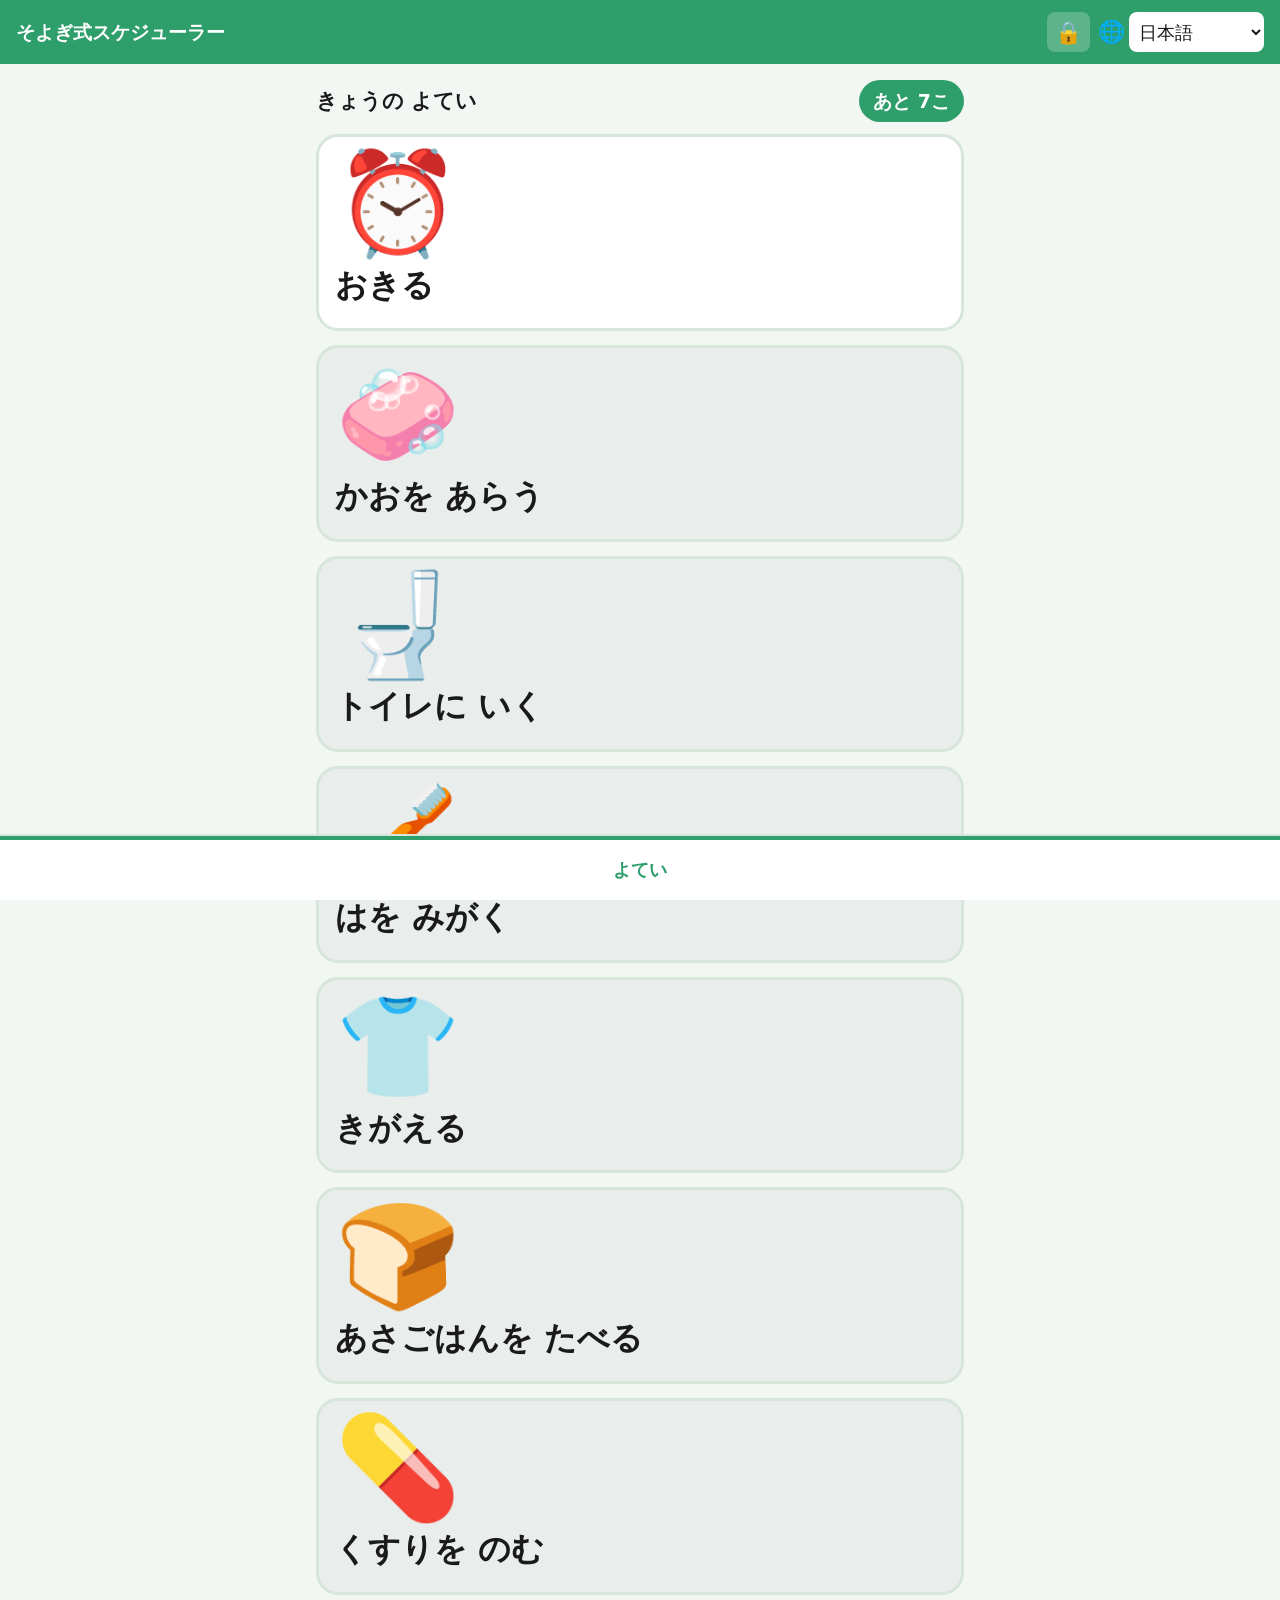
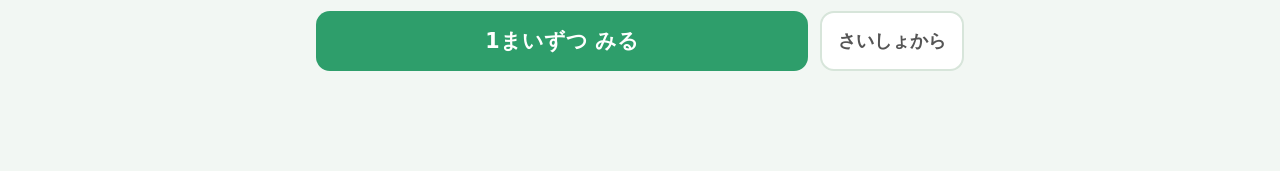
==== index.html @ bb0cbbb7 "web複製 初版: soyogi_scheduler_web (Vercel + Farcaster Mini App) - 本体 soyogi_scheduler から実行ファイルを複製(12言語i" ====
<!DOCTYPE html>
<html lang="ja">
<head>
<meta charset="UTF-8">
<meta name="viewport" content="width=device-width, initial-scale=1, viewport-fit=cover">
<meta name="theme-color" content="#2e9e6b">
<title>そよぎ式スケジューラー</title>
<meta name="description" content="みとおしが見える、絵カードのスケジュール。今やること・次にやること・あと何個を絵カードで。完全オフライン・匿名・広告なし・無料・12言語。">
<meta property="og:title" content="そよぎ式スケジューラー">
<meta property="og:description" content="みとおしが見える、絵カードのスケジュール。今やること・次・あと何個を絵カードで見てわかる見通し支援。無料・広告なし・オフラインOK・12言語。">
<meta property="og:type" content="website">
<meta property="og:url" content="https://soyogi-scheduler-web.vercel.app/">
<meta property="og:image" content="https://soyogi-scheduler-web.vercel.app/icons/fc-card-3x2.png">
<meta name="twitter:card" content="summary_large_image">
<!-- Farcaster Mini App 埋め込み（タイムラインで画像＋ボタン→タップで起動）🔴web側専用・Play側(www)に入れない -->
<meta name="fc:miniapp" content='{"version":"1","imageUrl":"https://soyogi-scheduler-web.vercel.app/icons/fc-card-3x2.png","button":{"title":"📅 ひらく / Open","action":{"type":"launch_miniapp","name":"そよぎ式スケジューラー","url":"https://soyogi-scheduler-web.vercel.app/","splashImageUrl":"https://soyogi-scheduler-web.vercel.app/icons/icon-512.png","splashBackgroundColor":"#2e9e6b"}}}' />
<meta name="fc:frame" content='{"version":"1","imageUrl":"https://soyogi-scheduler-web.vercel.app/icons/fc-card-3x2.png","button":{"title":"📅 ひらく / Open","action":{"type":"launch_frame","name":"そよぎ式スケジューラー","url":"https://soyogi-scheduler-web.vercel.app/","splashImageUrl":"https://soyogi-scheduler-web.vercel.app/icons/icon-512.png","splashBackgroundColor":"#2e9e6b"}}}' />
<link rel="manifest" href="manifest.json">
<link rel="icon" href="icons/icon-192.png">
<link rel="apple-touch-icon" href="icons/icon-192.png">
<link rel="stylesheet" href="style.css">
</head>
<body class="fs0">
<header id="hd">
  <div id="hd-title">そよぎ式スケジューラー</div>
  <div id="hd-right">
    <button id="hd-lock" class="hd-lock" aria-label="creation mode lock">🔒</button>
    <div id="lang-wrap">
      <span class="lang-globe" aria-hidden="true">🌐</span>
      <select id="set-lang" aria-label="Language 言語">
        <option value="ja">日本語</option>
        <option value="en">English</option>
        <option value="de">Deutsch</option>
        <option value="fr">Français</option>
        <option value="es">Español</option>
        <option value="it">Italiano</option>
        <option value="pt">Português</option>
        <option value="nl">Nederlands</option>
        <option value="sv">Svenska</option>
        <option value="ko">한국어</option>
        <option value="zh">简体中文</option>
        <option value="ar">العربية</option>
      </select>
    </div>
  </div>
</header>

<main id="main">

  <!-- よてい(ホーム・実行ビュー) -->
  <section id="scr-today" class="screen">
    <div class="today-head">
      <h2 id="today-title" class="scr-title">きょうの よてい</h2>
      <span id="today-remain" class="remain-badge"></span>
    </div>
    <div id="today-list"></div>
    <div class="today-actions">
      <button id="btn-focus" class="wide-btn">1まいずつ みる</button>
      <button id="btn-reset" class="ghost-btn">さいしょから</button>
    </div>
  </section>

  <!-- つくる(支援者が予定を組む) -->
  <section id="scr-make" class="screen hidden">
    <p id="make-hint" class="edit-hint">カードを おすと、よていに ついかされます。</p>

    <h2 id="make-palette-head" class="sec-h">カードを えらぶ</h2>
    <div id="cats" class="cats"></div>
    <div id="palette" class="palette"></div>

    <div class="make-custom">
      <h2 id="make-custom-head" class="sec-h">じぶんで つくる</h2>
      <p id="custom-hint" class="hint">えを えらぶか、カメラ・しゃしんから カードを つくれます。ことばも いれてください。</p>
      <input id="custom-text" type="text" maxlength="20" placeholder="ことばを いれる">
      <div class="custom-row">
        <select id="custom-emoji" aria-label="emoji">
          <option value="⭐">⭐</option>
          <option value="📌">📌</option>
          <option value="📝">📝</option>
          <option value="🍎">🍎</option>
          <option value="🚗">🚗</option>
          <option value="🏠">🏠</option>
          <option value="🎵">🎵</option>
          <option value="💊">💊</option>
          <option value="🛒">🛒</option>
          <option value="🧹">🧹</option>
          <option value="🚌">🚌</option>
          <option value="🐕">🐕</option>
          <option value="🌸">🌸</option>
          <option value="☕">☕</option>
          <option value="🏥">🏥</option>
          <option value="🎁">🎁</option>
        </select>
        <button id="btn-custom-add" class="set-btn">えカードを ついか</button>
        <button id="btn-photo" class="set-btn photo-btn">📷 カメラ・しゃしん</button>
      </div>
      <input id="photo-file" type="file" accept="image/*" class="hidden">
    </div>

    <div class="make-plan-head-row">
      <h2 id="make-plan-head" class="sec-h">いまの よてい</h2>
      <div class="make-plan-tools">
        <select id="tpl-select" aria-label="template"></select>
        <button id="btn-clear" class="ghost-btn">ぜんぶ けす</button>
      </div>
    </div>
    <div id="plan-list"></div>

    <button id="btn-lock-make" class="wide-btn make-lock">🔒 本人使用モードに もどす</button>
  </section>

  <!-- せってい -->
  <section id="scr-set" class="screen hidden">
    <div class="lock-row">
      <span id="lock-note" class="hint">この がめんは、かいごの ひと・かぞくが せっていします。</span>
      <div class="set-row"><span id="lbl-tapn">作成モードに はいる タップ</span><button id="btn-tapn" class="set-btn"></button></div>
      <button id="btn-lock" class="ghost-btn lock-btn">🔒 本人使用モードに もどす</button>
    </div>
    <h2 id="set-h-normal" class="sec-h">ふだんの せってい</h2>
    <div class="set-row"><span id="lbl-fs">もじの大きさ</span><button id="btn-fs" class="set-btn"></button></div>
    <div class="set-row"><span id="lbl-cardsize">カードの大きさ</span><button id="btn-cardsize" class="set-btn"></button></div>
    <div class="set-row"><span id="lbl-showtext">カードの文字</span><button id="btn-showtext" class="set-btn"></button></div>
    <div class="set-row"><span id="lbl-showcount">あと なんこ の ひょうじ</span><button id="btn-showcount" class="set-btn"></button></div>
    <div class="set-row"><span id="lbl-fade">カードが消える</span><button id="btn-fade" class="set-btn"></button></div>
    <div class="set-row"><span id="lbl-slide">つぎが上がる</span><button id="btn-slide" class="set-btn"></button></div>
    <div class="set-row"><span id="lbl-theme">いろ</span><button id="btn-theme" class="set-btn"></button></div>
    <div class="set-row"><span id="lbl-bgm">BGM</span><button id="btn-bgm" class="set-btn"></button></div>
    <div class="set-row"><span id="lbl-sound">タップ音</span><button id="btn-sound" class="set-btn"></button></div>

    <h2 id="set-h-show" class="sec-h">タイマーの せってい</h2>
    <div class="set-row"><span id="lbl-timer">タイマーの みせかた</span><button id="btn-timer" class="set-btn"></button></div>
    <div class="set-row"><span id="lbl-vol">おとの おおきさ</span><button id="btn-vol" class="set-btn"></button></div>

    <h2 id="set-h-backup" class="sec-h">きしゅへんこう(バックアップ)</h2>
    <p id="bk-hint" class="hint">あたらしい スマホに うつるときは、「かきだす」で ファイルを ほぞんして、あたらしい スマホで「よみこむ」を おしてください。</p>
    <div class="bk-row">
      <button id="bk-export" class="set-btn">かきだす</button>
      <button id="bk-import" class="set-btn">よみこむ</button>
    </div>
    <input id="bk-file" type="file" accept="application/json,.json" class="hidden">

    <p class="credit"><a id="link-privacy" href="privacy.html">プライバシーポリシー</a></p>
    <p class="credit"><a id="about-credit" href="https://soyogi.hp.peraichi.com/top" target="_blank" rel="noopener">アプリ開発：介護と支援の相談どころ そよぎ</a></p>
    <p id="about-ver" class="credit"></p>
  </section>

</main>

<!-- しゅうちゅう(1まいずつ・全画面) -->
<section id="scr-focus" class="focus-overlay hidden">
  <div id="focus-inner">
    <button id="focus-close" class="ctrl-btn">とじる</button>
    <div id="focus-body">
      <div id="focus-card" class="focus-card">
        <div id="focus-emoji" class="focus-emoji"></div>
        <div id="focus-text" class="focus-text"></div>
      </div>
      <div id="focus-timer-wrap" class="focus-timer-wrap">
        <canvas id="focus-canvas" width="320" height="320"></canvas>
        <div id="focus-digital" class="focus-digital"></div>
      </div>
      <div id="focus-next" class="focus-next">
        <span id="focus-next-label" class="focus-next-label">つぎ</span>
        <span id="focus-next-card" class="focus-next-card"></span>
      </div>
    </div>
    <div id="focus-alldone" class="focus-alldone hidden"></div>
    <button id="btn-focus-done" class="focus-done">できた</button>
  </div>
</section>

<!-- しゃしんの トリミング(全画面) -->
<section id="scr-crop" class="crop-overlay hidden">
  <div class="crop-inner">
    <h2 id="crop-title" class="crop-title">しゃしんを あわせる</h2>
    <p id="crop-hint" class="hint">ゆびで うごかして、スライダーで 大きさを あわせてください。</p>
    <div class="crop-stage">
      <canvas id="crop-canvas" width="300" height="300"></canvas>
    </div>
    <div class="crop-zoom">
      <span aria-hidden="true">🔍</span>
      <input id="crop-range" type="range" min="100" max="300" value="100" aria-label="zoom">
    </div>
    <div class="crop-actions">
      <button id="crop-cancel" class="ghost-btn">やめる</button>
      <button id="crop-ok" class="wide-btn">これで つくる</button>
    </div>
  </div>
</section>

<nav id="tabbar">
  <button id="tab-today" class="tab active">よてい</button>
  <button id="tab-make" class="tab">つくる</button>
  <button id="tab-set" class="tab">せってい</button>
</nav>

<div id="toast" class="toast"></div>

<script src="audio.js"></script>
<script src="tap.js"></script>
<script src="timer.js"></script>
<script src="i18n.js"></script>
<script src="cards.js"></script>
<script src="app.js"></script>
<!-- Farcaster Mini App SDK・読み込み完了を通知しスプラッシュを閉じる（Farcaster外では無害にスキップ）🔴web側専用 -->
<script type="module">
  try {
    const { sdk } = await import("https://esm.sh/@farcaster/miniapp-sdk");
    await sdk.actions.ready();
  } catch (e) { /* Farcaster外では何もしない */ }
</script>
</body>
</html>
---- style.css ----
/* そよぎ式スケジューラー スタイル
   ・そよぎブランド4色(明るい緑/水色/白/黒) = 4テーマ(body data-theme)
   ・成人の尊厳を保つ落ち着いたトーン(派手な原色・キャラ演出はしない)
   ・「いま」1件だけを大きく強調・つぎは淡色・おわったことはグレーで下に積む(TEACCH)
   ・でか文字・大ボタン・.pressing の沈み込み(tap.js連動) */
:root{
  --brand:#2e9e6b;
  --bg:#f2f7f3;
  --ink:#1a1a1a;
  --card:#ffffff;
  --card-now:#ffffff;    /* 一番上のカード(いま)=白 */
  --card-next:#e9edeb;   /* これからの予定=薄いグレー */
  --accent:#d9822b;
  --line:#d7e5da;
  --sub:#555;
  --cardmin:96px;
}
body[data-theme="aqua"]{
  --brand:#2b8fb5; --bg:#eff7fa; --line:#cfe5ee;
  --card-now:#ffffff; --card-next:#e2ecf0;
}
body[data-theme="white"]{
  --brand:#3d8a63; --bg:#ffffff; --card:#f7f9f8; --line:#e2e6e4;
  --card-now:#ffffff; --card-next:#e9ecea;
}
body[data-theme="dark"]{
  --brand:#43c08a; --bg:#191d1b; --card:#242a27; --ink:#f2f2f2;
  --line:#3a423e; --sub:#b5bdb8;
  --card-now:#2d332f; --card-next:#1e2220;
}

*{ box-sizing:border-box; -webkit-tap-highlight-color:transparent; }
html,body{ margin:0; }
body{
  font-family:"Hiragino Sans","Yu Gothic UI","Noto Sans JP",system-ui,sans-serif;
  background:var(--bg); color:var(--ink);
  padding-bottom:84px;
  line-height:1.6;
}
/* 文字サイズ3段階(せっていで切替・body class) */
body.fs0{ font-size:18px; }
body.fs1{ font-size:21px; }
body.fs2{ font-size:25px; }

header#hd{
  background:var(--brand); color:#fff;
  padding:12px 16px; font-weight:700; font-size:1.05em;
  display:flex; align-items:center; justify-content:space-between; gap:10px;
}
#hd-title{ overflow:hidden; text-overflow:ellipsis; white-space:nowrap; }
#hd-right{ display:flex; align-items:center; gap:8px; flex-shrink:0; }
.hd-lock{
  min-height:40px; min-width:40px; padding:0 8px;
  border:none; border-radius:8px; background:rgba(255,255,255,.22); color:#fff;
  font-size:1.15em; font-family:inherit;
}
#lang-wrap{ display:flex; align-items:center; gap:4px; flex-shrink:0; }
.lang-globe{ font-size:1.15em; }
/* せっていの施錠行(介護者モード) */
.lock-row{
  display:flex; flex-direction:column; gap:10px;
  padding-bottom:16px; margin-bottom:6px; border-bottom:1px solid var(--line);
}
.lock-btn{ align-self:flex-start; min-height:52px; }
.make-lock{ width:100%; margin-top:26px; }
#hd #set-lang{
  min-height:40px; font-size:.95em; font-family:inherit;
  border:none; border-radius:8px; padding:2px 6px;
  background:#fff; color:var(--ink);
}
#main{ padding:16px; max-width:680px; margin:0 auto; }

.screen.hidden, .hidden{ display:none; }
.scr-title{ font-size:1.15em; margin:0; }
.sec-h{ font-size:1.05em; margin:24px 0 8px; }
.hint{ color:var(--sub); font-size:.92em; }

/* ======== よてい ======== */
.today-head{
  display:flex; align-items:center; justify-content:space-between; gap:10px;
  margin-bottom:12px;
}
.remain-badge{
  background:var(--brand); color:#fff; font-weight:800;
  padding:6px 14px; border-radius:999px; font-size:1.05em; white-space:nowrap;
}
.remain-badge.hidden{ display:none; }

/* gapではなくmargin-bottomで間隔を作る(完了時に高さ+余白をつぶして下が上がるアニメを効かせるため) */
#today-list{ display:flex; flex-direction:column; }

/* 大きな絵カードを縦に全部ならべる(スクロール)。中身(絵+文字)は左そろえ、右にタイマー。
   一番上=白背景(sc-now)、これから=薄いグレー。カード本体タップ=完了→消える */
.sched-card{
  display:flex; flex-direction:row; align-items:center; gap:14px;
  background:var(--card-next); border:3px solid var(--line); border-radius:22px;
  padding:16px; margin-bottom:14px;
  animation:cardIn .2s ease;
}
.sched-card:last-child{ margin-bottom:0; }
.sched-card.sc-now{ background:var(--card-now); }
.sc-main{
  flex:1; min-width:0;
  display:flex; flex-direction:column; align-items:flex-start; gap:6px; text-align:left;
}
.sc-emoji{ line-height:1; }
.sc-text{ font-weight:800; overflow-wrap:anywhere; }
@keyframes cardIn{ from{ opacity:0; } to{ opacity:1; } }

/* カードの大きさ3段階(中/大/特大) */
body.cs0 .sc-emoji{ font-size:4.2em; }
body.cs0 .sc-emoji.isimg{ width:110px; height:110px; }
body.cs0 .sc-text{ font-size:1.45em; }
body.cs1 .sc-emoji{ font-size:5.6em; }
body.cs1 .sc-emoji.isimg{ width:150px; height:150px; }
body.cs1 .sc-text{ font-size:1.8em; }
body.cs2 .sc-emoji{ font-size:7em; }
body.cs2 .sc-emoji.isimg{ width:184px; height:184px; }
body.cs2 .sc-text{ font-size:2.15em; }

/* カードのタイマー(緑の残り扇形+分・右側・大きめ・タップで開始/停止) */
.sc-timer{
  flex-shrink:0; border-radius:50%;
  display:flex; align-items:center; justify-content:center;
  box-shadow:0 1px 4px rgba(0,0,0,.18);
}
body.cs0 .sc-timer{ width:84px; height:84px; }
body.cs1 .sc-timer{ width:104px; height:104px; }
body.cs2 .sc-timer{ width:120px; height:120px; }
.sct-inner{
  width:70%; height:70%; border-radius:50%; background:var(--card-now);
  display:flex; align-items:center; justify-content:center;
}
.sct-n{ font-weight:800; color:var(--ink); }
body.cs0 .sct-n{ font-size:1.4em; }
body.cs1 .sct-n{ font-size:1.75em; }
body.cs2 .sct-n{ font-size:2.05em; }
.sc-timer.sct-alarm{ animation:tmblink .8s ease-in-out infinite; }

.today-empty{
  background:var(--card); border:1.5px solid var(--brand); border-radius:12px;
  padding:16px; color:var(--ink); text-align:center;
}
.today-alldone{
  background:var(--card); border:4px solid var(--brand); border-radius:18px;
  padding:26px 16px; text-align:center; font-size:1.4em; font-weight:800; color:var(--brand);
}

.today-actions{ display:flex; gap:12px; margin-top:16px; }
.wide-btn{
  flex:1; min-height:60px; background:var(--brand); color:#fff; border:none;
  border-radius:14px; font-size:1.15em; font-weight:800; font-family:inherit;
}
.ghost-btn{
  min-height:60px; padding:0 16px; background:var(--card); color:var(--sub);
  border:2px solid var(--line); border-radius:14px; font-size:1em; font-weight:700; font-family:inherit;
}

/* ======== つくる ======== */
.edit-hint{
  background:var(--card); border:1.5px solid var(--brand); border-radius:10px;
  padding:10px 12px; color:var(--ink); font-size:.95em; margin:0 0 6px;
}
.cats{ display:flex; flex-wrap:wrap; gap:8px; margin-bottom:10px; }
.cat-tab{
  min-height:44px; padding:0 12px; font-family:inherit; font-size:.95em; font-weight:700;
  border:2px solid var(--line); background:var(--card); color:var(--ink); border-radius:999px;
}
.cat-tab.active{ border-color:var(--brand); background:var(--brand); color:#fff; }

.palette{
  display:grid; grid-template-columns:repeat(auto-fill, minmax(var(--cardmin), 1fr));
  gap:10px;
}
.pcard{
  display:flex; flex-direction:column; align-items:center; justify-content:center; gap:4px;
  min-height:96px; padding:8px 4px;
  background:var(--card); border:2px solid var(--line); border-radius:14px;
  font-family:inherit; color:var(--ink);
}
.pcard .pe{ font-size:2.1em; line-height:1; }
.pcard .pl{ font-size:.85em; font-weight:700; text-align:center; overflow-wrap:anywhere; }

.make-custom{ margin-top:8px; }
#custom-text{
  width:100%; min-height:48px; font-size:1em; font-family:inherit; padding:8px 10px;
  border:2px solid var(--line); border-radius:10px; background:var(--card); color:var(--ink);
  margin-bottom:8px;
}
.custom-row{ display:flex; gap:8px; align-items:center; flex-wrap:wrap; }
.custom-row #custom-emoji{
  min-height:48px; font-size:1.4em; border:2px solid var(--line); border-radius:10px;
  background:var(--card); color:var(--ink);
}
.custom-row .set-btn{ min-width:auto; flex:1; }
.photo-btn{ border-color:var(--accent); color:var(--accent); }

/* 自作カードの顔: 写真(img)と絵文字を共通クラスで出し分け */
.isimg{ object-fit:cover; display:inline-block; vertical-align:middle; border-radius:12px; }
.now-emoji.isimg{ width:132px; height:132px; border-radius:18px; margin:0 auto; }
.focus-face.isimg{ width:180px; height:180px; border-radius:20px; }
.pe.isimg{ width:50px; height:50px; }
.ci.isimg{ width:44px; height:44px; }

.make-plan-head-row{
  display:flex; align-items:flex-end; justify-content:space-between; gap:10px; flex-wrap:wrap;
}
.make-plan-tools{ display:flex; gap:8px; align-items:center; }
.make-plan-tools #tpl-select{
  min-height:44px; font-size:.95em; font-family:inherit; border:2px solid var(--line);
  border-radius:10px; background:var(--card); color:var(--ink); max-width:52vw;
}
.make-plan-tools .ghost-btn{ min-height:44px; }

#plan-list{ display:flex; flex-direction:column; gap:8px; margin-top:8px; }
.plan-row{
  display:flex; align-items:center; gap:8px;
  background:var(--card); border:2px solid var(--line); border-radius:12px; padding:8px 10px;
}
.plan-row .pe{ font-size:1.7em; }
.plan-row .pl{ flex:1; font-weight:700; overflow-wrap:anywhere; }
.pl-edit{
  flex:1; min-width:0; min-height:42px; font-size:1em; font-family:inherit;
  font-weight:700; padding:6px 10px; border:2px solid var(--line); border-radius:8px;
  background:var(--bg); color:var(--ink);
}
.plan-min{
  min-height:40px; padding:0 8px; border:2px solid var(--line); border-radius:8px;
  background:var(--bg); color:var(--ink); font-family:inherit; font-size:.9em; white-space:nowrap;
}
.plan-row .mv{
  min-width:44px; min-height:40px; border:2px solid var(--line); border-radius:8px;
  background:var(--card); color:var(--ink); font-size:1.1em; font-family:inherit;
}
.plan-row .mv.del{ border-color:var(--accent); color:var(--accent); }
.plan-empty{ color:var(--sub); padding:12px 4px; }

/* ======== せってい ======== */
.set-row{
  display:flex; justify-content:space-between; align-items:center;
  min-height:56px; gap:12px; border-bottom:1px solid var(--line);
}
.set-btn{
  min-width:120px; min-height:48px; font-size:1em; font-family:inherit;
  border:2px solid var(--brand); background:var(--card); color:var(--ink);
  border-radius:10px;
}
.bk-row{ display:flex; gap:12px; }
.bk-row .set-btn{ flex:1; }
input[type="file"].hidden{ display:none; }
.credit{ color:var(--sub); margin-top:20px; text-align:center; }
.credit a{
  color:var(--brand); text-decoration:underline;
  display:inline-block; padding:8px 4px;
}

/* ======== タブバー ======== */
#tabbar{
  position:fixed; left:0; right:0; bottom:0; display:flex;
  background:var(--card); border-top:2px solid var(--line);
  padding-bottom:env(safe-area-inset-bottom);
}
.tab{
  flex:1; min-height:64px; border:none; background:none;
  font-size:1em; font-weight:700; font-family:inherit; color:var(--sub);
  border-top:4px solid transparent;
}
.tab.active{ color:var(--brand); border-top-color:var(--brand); }

/* tap.js の押下フィードバック */
.pressing{ transform:scale(.97); filter:brightness(.94); }

/* ======== しゅうちゅう(1まいずつ・全画面) ======== */
.focus-overlay{
  position:fixed; inset:0; background:var(--bg); z-index:50; overflow-y:auto;
}
#focus-inner{ min-height:100%; display:flex; flex-direction:column; padding:16px 16px 100px; }
#focus-close{ align-self:flex-start; }
.ctrl-btn{
  min-height:48px; padding:0 16px; font-size:1em; font-family:inherit;
  border:2px solid var(--line); background:var(--card); color:var(--ink); border-radius:10px;
}
#focus-body{ flex:1; display:flex; flex-direction:column; align-items:center; justify-content:center; gap:16px; padding:10px 0; }
.focus-card{
  width:100%; background:var(--card); border:5px solid var(--brand); border-radius:24px;
  padding:24px 16px; text-align:center;
}
.focus-emoji{ font-size:5.5em; line-height:1.05; }
.focus-text{ font-size:2.2em; font-weight:800; margin-top:8px; overflow-wrap:anywhere; }
.focus-timer-wrap{ display:flex; flex-direction:column; align-items:center; gap:4px; }
.focus-timer-wrap.hidden{ display:none; }
#focus-canvas{ width:min(58vw,240px); height:auto; }
.focus-digital{ font-size:1.8em; font-weight:800; font-variant-numeric:tabular-nums; }
.focus-next{ color:var(--sub); font-size:1em; }
.focus-next.hidden{ display:none; }
.focus-next-label{ font-weight:700; margin-right:8px; }
.focus-next-card{ font-weight:700; }
.focus-alldone{
  flex:1; display:flex; align-items:center; justify-content:center;
  font-size:1.8em; font-weight:800; color:var(--brand); text-align:center; padding:20px;
}
.focus-done{
  position:fixed; left:16px; right:16px; bottom:16px; min-height:66px;
  background:var(--brand); color:#fff; border:none; border-radius:16px;
  font-size:1.3em; font-weight:800; font-family:inherit; z-index:51;
}
.focus-done.hidden{ display:none; }

/* タイマー終了の明滅(WSサポート流用・光過敏に配慮し枠のみ・全画面ストロボ禁止) */
.focus-timer-wrap.alarm{ animation:tmblink .8s ease-in-out infinite; border-radius:16px; }
@keyframes tmblink{
  0%,100%{ box-shadow:0 0 0 4px rgba(46,158,107,.25); }
  50%    { box-shadow:0 0 0 12px rgba(46,158,107,.85); }
}

/* トースト */
.toast{
  position:fixed; bottom:96px; left:50%; transform:translateX(-50%);
  background:#333; color:#fff; padding:10px 18px; border-radius:999px;
  opacity:0; transition:opacity .25s; pointer-events:none; z-index:60; max-width:88%;
}
.toast.show{ opacity:1; }

/* ======== しゃしんの トリミング(全画面) ======== */
.crop-overlay{ position:fixed; inset:0; background:var(--bg); z-index:70; overflow-y:auto; }
.crop-inner{ min-height:100%; display:flex; flex-direction:column; align-items:center; gap:14px; padding:20px 16px 40px; }
.crop-title{ font-size:1.15em; margin:0; }
.crop-stage{
  width:min(82vw,320px); height:min(82vw,320px);
  border-radius:16px; overflow:hidden; background:#000;
  box-shadow:0 0 0 4px var(--brand);
}
#crop-canvas{ width:100%; height:100%; display:block; touch-action:none; }
.crop-zoom{ display:flex; align-items:center; gap:12px; width:min(82vw,320px); font-size:1.2em; }
#crop-range{ flex:1; height:40px; }
.crop-actions{ display:flex; gap:12px; width:min(82vw,320px); }
.crop-actions .wide-btn{ flex:2; }
.crop-actions .ghost-btn{ flex:1; }
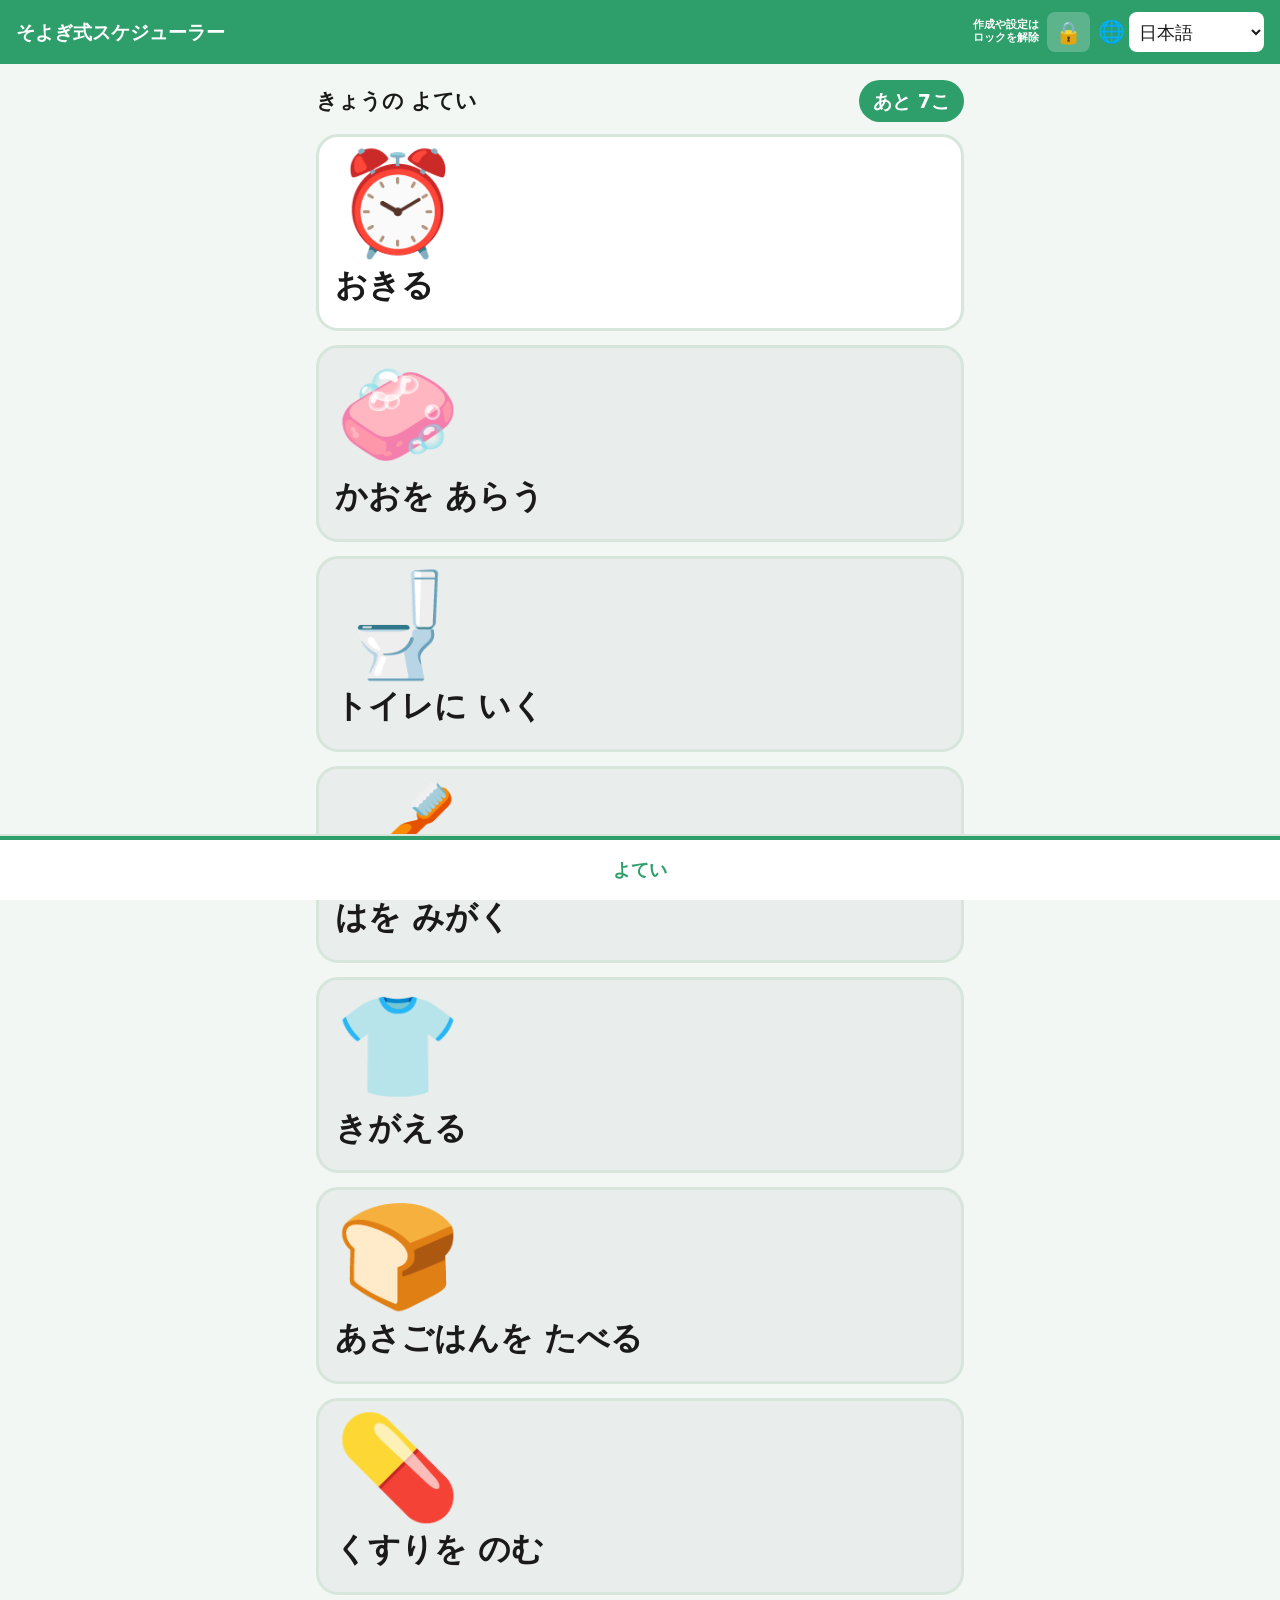
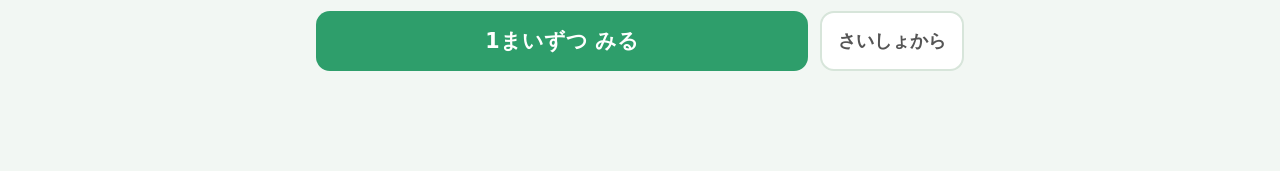
==== commit 1d32308e: "本体同期: 初見ガイド(作成や設定はロックを解除) + v0.1.1(SW sched-v2) - index.html に鍵の横の案内・app.js/style.css/sw.js を本体から同期" ====
--- a/index.html
+++ b/index.html
@@ -24,6 +24,7 @@
 <header id="hd">
   <div id="hd-title">そよぎ式スケジューラー</div>
   <div id="hd-right">
+    <span id="hd-lock-hint" class="hd-lock-hint">作成や設定はロックを解除</span>
     <button id="hd-lock" class="hd-lock" aria-label="creation mode lock">🔒</button>
     <div id="lang-wrap">
       <span class="lang-globe" aria-hidden="true">🌐</span>
--- a/style.css
+++ b/style.css
@@ -47,13 +47,19 @@
   padding:12px 16px; font-weight:700; font-size:1.05em;
   display:flex; align-items:center; justify-content:space-between; gap:10px;
 }
-#hd-title{ overflow:hidden; text-overflow:ellipsis; white-space:nowrap; }
+#hd-title{ flex:1; min-width:2.5em; overflow:hidden; text-overflow:ellipsis; white-space:nowrap; }
 #hd-right{ display:flex; align-items:center; gap:8px; flex-shrink:0; }
 .hd-lock{
   min-height:40px; min-width:40px; padding:0 8px;
   border:none; border-radius:8px; background:rgba(255,255,255,.22); color:#fff;
   font-size:1.15em; font-family:inherit;
 }
+/* 施錠中だけ鍵の横に出す案内(初見で作成/設定に辿り着けず積むのを防ぐ) */
+.hd-lock-hint{
+  font-size:.58em; font-weight:700; line-height:1.15; color:#fff;
+  max-width:6.5em; text-align:right; white-space:normal;
+}
+.hd-lock-hint.hidden{ display:none; }
 #lang-wrap{ display:flex; align-items:center; gap:4px; flex-shrink:0; }
 .lang-globe{ font-size:1.15em; }
 /* せっていの施錠行(介護者モード) */
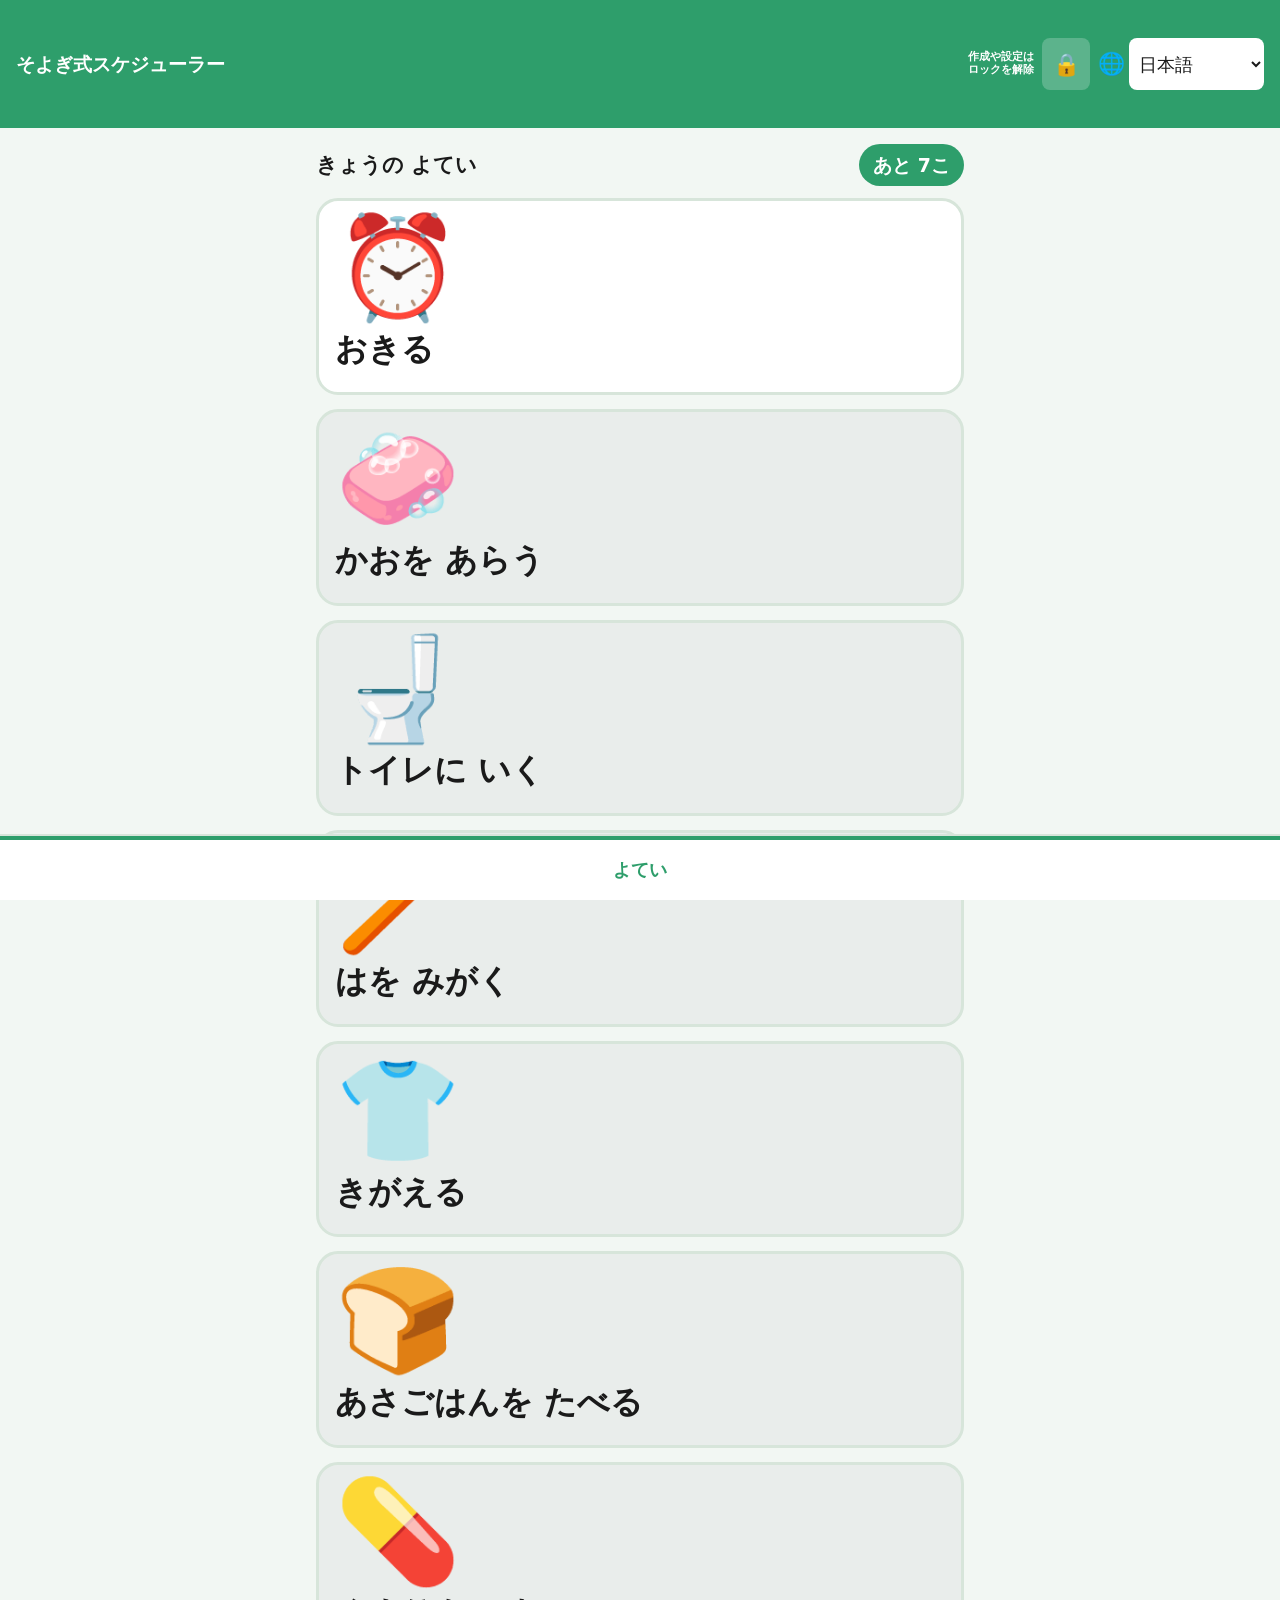
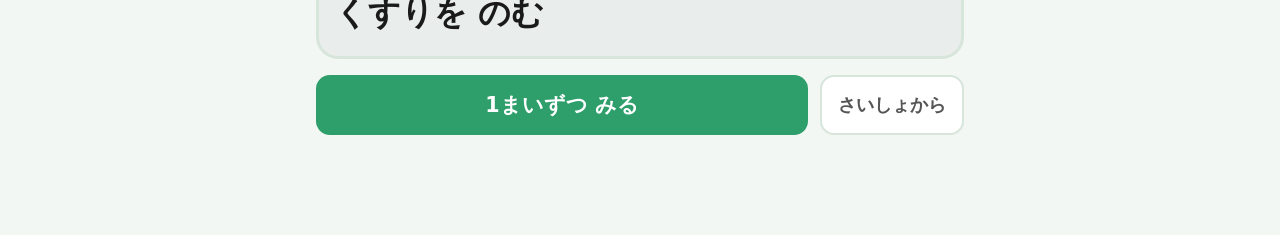
==== commit dfa01c7c: "新HP(soudansoyogi.com)へのリンク差し替え+版上げ - index.html / privacy.html(日英)のクレジット・問い合わせリンクを   https://soyogi." ====
--- a/index.html
+++ b/index.html
@@ -141,7 +141,7 @@
     <input id="bk-file" type="file" accept="application/json,.json" class="hidden">
 
     <p class="credit"><a id="link-privacy" href="privacy.html">プライバシーポリシー</a></p>
-    <p class="credit"><a id="about-credit" href="https://soyogi.hp.peraichi.com/top" target="_blank" rel="noopener">アプリ開発：介護と支援の相談どころ そよぎ</a></p>
+    <p class="credit"><a id="about-credit" href="https://soudansoyogi.com/" target="_blank" rel="noopener">アプリ開発：介護と支援の相談どころ そよぎ</a></p>
     <p id="about-ver" class="credit"></p>
   </section>
 
--- a/style.css
+++ b/style.css
@@ -14,6 +14,10 @@
   --line:#d7e5da;
   --sub:#555;
   --cardmin:96px;
+  /* 下タブ/「できた」ボタンの高さ。app.js が実測値で上書きする。
+     ここの値はJSが動く前のフォールバック(端末の下部インセットぶんを含む) */
+  --tabbar-h:calc(84px + env(safe-area-inset-bottom));
+  --focusdone-h:calc(82px + env(safe-area-inset-bottom));
 }
 body[data-theme="aqua"]{
   --brand:#2b8fb5; --bg:#eff7fa; --line:#cfe5ee;
@@ -34,7 +38,9 @@
 body{
   font-family:"Hiragino Sans","Yu Gothic UI","Noto Sans JP",system-ui,sans-serif;
   background:var(--bg); color:var(--ink);
-  padding-bottom:84px;
+  /* 下タブに隠れないよう「CSSだけで安全な下限」と「実測値+10px」の大きい方を採る。
+     JSの計測(--tabbar-h)が遅れても・小さく出ても下限を割らない */
+  padding-bottom:max(calc(84px + env(safe-area-inset-bottom)), calc(var(--tabbar-h) + 10px));
   line-height:1.6;
 }
 /* 文字サイズ3段階(せっていで切替・body class) */
@@ -44,13 +50,18 @@
 
 header#hd{
   background:var(--brand); color:#fff;
-  padding:12px 16px; font-weight:700; font-size:1.05em;
+  /* 実機で押しやすいよう縦幅を約2倍に(padding上下12→24・min-height128)
+     上は時計や電池アイコン(ステータスバー)と重ならないよう、その分だけ下げる */
+  padding:calc(24px + env(safe-area-inset-top)) max(16px, env(safe-area-inset-right))
+          24px max(16px, env(safe-area-inset-left));
+  min-height:calc(128px + env(safe-area-inset-top));
+  font-weight:700; font-size:1.05em;
   display:flex; align-items:center; justify-content:space-between; gap:10px;
 }
 #hd-title{ flex:1; min-width:2.5em; overflow:hidden; text-overflow:ellipsis; white-space:nowrap; }
 #hd-right{ display:flex; align-items:center; gap:8px; flex-shrink:0; }
 .hd-lock{
-  min-height:40px; min-width:40px; padding:0 8px;
+  min-height:52px; min-width:48px; padding:0 10px;
   border:none; border-radius:8px; background:rgba(255,255,255,.22); color:#fff;
   font-size:1.15em; font-family:inherit;
 }
@@ -70,7 +81,7 @@
 .lock-btn{ align-self:flex-start; min-height:52px; }
 .make-lock{ width:100%; margin-top:26px; }
 #hd #set-lang{
-  min-height:40px; font-size:.95em; font-family:inherit;
+  min-height:52px; font-size:.95em; font-family:inherit;
   border:none; border-radius:8px; padding:2px 6px;
   background:#fff; color:var(--ink);
 }
@@ -265,6 +276,7 @@
   position:fixed; left:0; right:0; bottom:0; display:flex;
   background:var(--card); border-top:2px solid var(--line);
   padding-bottom:env(safe-area-inset-bottom);
+  padding-left:env(safe-area-inset-left); padding-right:env(safe-area-inset-right);
 }
 .tab{
   flex:1; min-height:64px; border:none; background:none;
@@ -280,7 +292,14 @@
 .focus-overlay{
   position:fixed; inset:0; background:var(--bg); z-index:50; overflow-y:auto;
 }
-#focus-inner{ min-height:100%; display:flex; flex-direction:column; padding:16px 16px 100px; }
+/* 全画面なのでステータスバー/ナビゲーションバーの下まで描かれる。
+   上は「とじる」が時計と重ならないよう、下は「できた」に隠れないよう実測ぶん空ける */
+#focus-inner{
+  min-height:100%; display:flex; flex-direction:column;
+  padding:calc(16px + env(safe-area-inset-top)) max(16px, env(safe-area-inset-right))
+          max(calc(100px + env(safe-area-inset-bottom)), calc(var(--focusdone-h) + 28px))
+          max(16px, env(safe-area-inset-left));
+}
 #focus-close{ align-self:flex-start; }
 .ctrl-btn{
   min-height:48px; padding:0 16px; font-size:1em; font-family:inherit;
@@ -306,7 +325,10 @@
   font-size:1.8em; font-weight:800; color:var(--brand); text-align:center; padding:20px;
 }
 .focus-done{
-  position:fixed; left:16px; right:16px; bottom:16px; min-height:66px;
+  /* ナビゲーションバーに食い込まないよう、下端は端末のインセットぶん持ち上げる */
+  position:fixed; min-height:66px;
+  left:max(16px, env(safe-area-inset-left)); right:max(16px, env(safe-area-inset-right));
+  bottom:calc(16px + env(safe-area-inset-bottom));
   background:var(--brand); color:#fff; border:none; border-radius:16px;
   font-size:1.3em; font-weight:800; font-family:inherit; z-index:51;
 }
@@ -321,7 +343,8 @@
 
 /* トースト */
 .toast{
-  position:fixed; bottom:96px; left:50%; transform:translateX(-50%);
+  position:fixed; left:50%; transform:translateX(-50%);
+  bottom:max(calc(96px + env(safe-area-inset-bottom)), calc(var(--tabbar-h) + 12px));
   background:#333; color:#fff; padding:10px 18px; border-radius:999px;
   opacity:0; transition:opacity .25s; pointer-events:none; z-index:60; max-width:88%;
 }
@@ -329,7 +352,11 @@
 
 /* ======== しゃしんの トリミング(全画面) ======== */
 .crop-overlay{ position:fixed; inset:0; background:var(--bg); z-index:70; overflow-y:auto; }
-.crop-inner{ min-height:100%; display:flex; flex-direction:column; align-items:center; gap:14px; padding:20px 16px 40px; }
+.crop-inner{
+  min-height:100%; display:flex; flex-direction:column; align-items:center; gap:14px;
+  padding:calc(20px + env(safe-area-inset-top)) max(16px, env(safe-area-inset-right))
+          calc(40px + env(safe-area-inset-bottom)) max(16px, env(safe-area-inset-left));
+}
 .crop-title{ font-size:1.15em; margin:0; }
 .crop-stage{
   width:min(82vw,320px); height:min(82vw,320px);
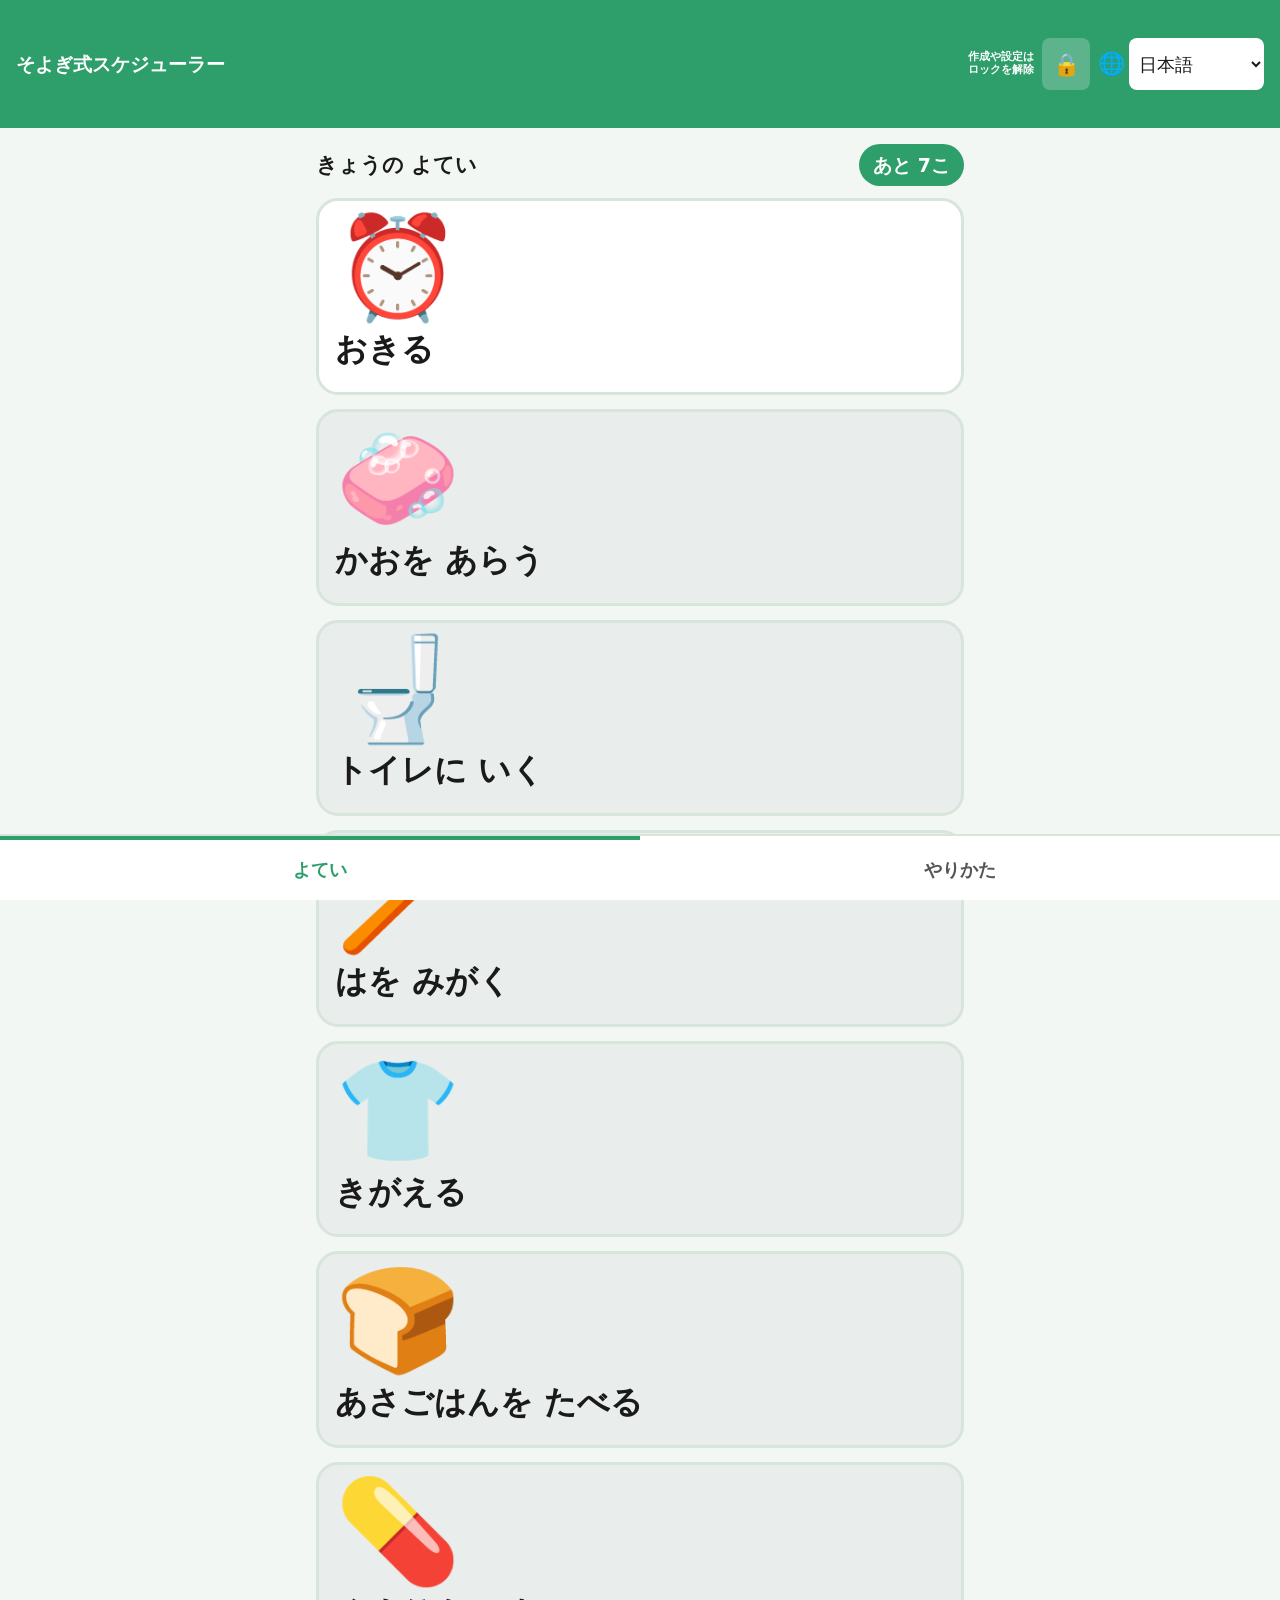
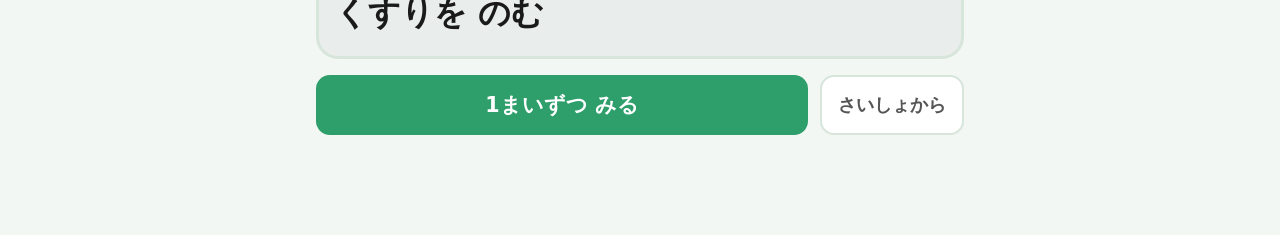
==== commit 3bdfd5c0: "v0.2.0 やりかた モード(タブ「やりかた」・12言語) - ひとつのことの手順を1だんずつ(案24)。名前をつけて いくつでも保存(sched.howto.v1・きょうの よていは上書きしない)" ====
--- a/index.html
+++ b/index.html
@@ -61,6 +61,26 @@
     </div>
   </section>
 
+  <!-- やりかた(v0.2・ひとつのことの手順を1だんずつ。見るのは本人使用モードでも・つくるのは作成モードだけ) -->
+  <section id="scr-howto" class="screen hidden">
+    <div id="howto-home">
+      <h2 id="howto-title" class="scr-title">やりかた</h2>
+      <div id="howto-list" class="howto-list"></div>
+      <div id="howto-make" class="howto-make hidden">
+        <h2 id="howto-new-head" class="sec-h">あたらしく つくる</h2>
+        <p id="howto-new-hint" class="hint">しゅるいを えらぶと、あたらしい やりかたが できます。</p>
+        <div id="howto-kinds" class="howto-kinds"></div>
+      </div>
+    </div>
+    <div id="howto-editor" class="howto-editor hidden">
+      <input id="hw-name" type="text" maxlength="30" placeholder="なまえを いれる">
+      <div id="hw-steps" class="hw-steps"></div>
+      <button id="hw-add" class="ghost-btn hw-add">＋ だんを ふやす</button>
+      <button id="hw-finish" class="wide-btn hw-finish">できあがり</button>
+      <input id="hw-photo-file" type="file" accept="image/*" class="hidden">
+    </div>
+  </section>
+
   <!-- つくる(支援者が予定を組む) -->
   <section id="scr-make" class="screen hidden">
     <p id="make-hint" class="edit-hint">カードを おすと、よていに ついかされます。</p>
@@ -127,6 +147,7 @@
     <div class="set-row"><span id="lbl-theme">いろ</span><button id="btn-theme" class="set-btn"></button></div>
     <div class="set-row"><span id="lbl-bgm">BGM</span><button id="btn-bgm" class="set-btn"></button></div>
     <div class="set-row"><span id="lbl-sound">タップ音</span><button id="btn-sound" class="set-btn"></button></div>
+    <div class="set-row"><span id="lbl-howto-auto">やりかたの よみあげ</span><button id="btn-howto-auto" class="set-btn"></button></div>
 
     <h2 id="set-h-show" class="sec-h">タイマーの せってい</h2>
     <div class="set-row"><span id="lbl-timer">タイマーの みせかた</span><button id="btn-timer" class="set-btn"></button></div>
@@ -170,14 +191,47 @@
   </div>
 </section>
 
+<!-- やりかたを みる(1だんずつ・全画面。カードは消えず まえ/つぎ/できた で行き来・最後は おわりました) -->
+<section id="scr-play" class="focus-overlay hidden">
+  <div id="play-inner">
+    <div class="play-top">
+      <button id="play-close" class="ctrl-btn">とじる</button>
+      <span id="play-name" class="play-name"></span>
+      <span id="play-count" class="play-count"></span>
+    </div>
+    <div id="play-body" class="play-body">
+      <div id="play-card" class="play-card">
+        <div id="play-face" class="play-face"></div>
+        <div id="play-text" class="play-text"></div>
+        <div id="play-check" class="play-check hidden">✓</div>
+      </div>
+      <button id="play-speak" class="ghost-btn play-speak">🔊 よみあげ</button>
+      <div id="play-dots" class="play-dots"></div>
+    </div>
+    <div id="play-end" class="play-end hidden">
+      <div id="play-end-title" class="play-end-title">✓ おわりました</div>
+      <div class="play-end-btns">
+        <button id="play-again" class="wide-btn">さいしょから</button>
+        <button id="play-end-close" class="ghost-btn">とじる</button>
+      </div>
+    </div>
+    <div id="play-nav" class="play-nav">
+      <button id="play-prev" class="ghost-btn play-prev">まえ</button>
+      <button id="play-done" class="wide-btn play-done">できた</button>
+      <button id="play-next" class="ghost-btn play-next">つぎ</button>
+    </div>
+  </div>
+</section>
+
 <!-- しゃしんの トリミング(全画面) -->
 <section id="scr-crop" class="crop-overlay hidden">
   <div class="crop-inner">
     <h2 id="crop-title" class="crop-title">しゃしんを あわせる</h2>
     <p id="crop-hint" class="hint">ゆびで うごかして、スライダーで 大きさを あわせてください。</p>
-    <div class="crop-stage">
+    <div id="crop-stage" class="crop-stage">
       <canvas id="crop-canvas" width="300" height="300"></canvas>
     </div>
+    <button id="crop-shape" class="set-btn crop-shape hidden"></button>
     <div class="crop-zoom">
       <span aria-hidden="true">🔍</span>
       <input id="crop-range" type="range" min="100" max="300" value="100" aria-label="zoom">
@@ -191,6 +245,7 @@
 
 <nav id="tabbar">
   <button id="tab-today" class="tab active">よてい</button>
+  <button id="tab-howto" class="tab">やりかた</button>
   <button id="tab-make" class="tab">つくる</button>
   <button id="tab-set" class="tab">せってい</button>
 </nav>
--- a/style.css
+++ b/style.css
@@ -55,7 +55,9 @@
   padding:calc(24px + env(safe-area-inset-top)) max(16px, env(safe-area-inset-right))
           24px max(16px, env(safe-area-inset-left));
   min-height:calc(128px + env(safe-area-inset-top));
-  font-weight:700; font-size:1.05em;
+  /* ヘッダーの文字は もじの大きさ設定に追従させない(ふつう時と同じ19px)。
+     追従させると「とても大きい」で 鍵の案内+🔒+ことば が画面の右へ40pxはみ出していた(v0.1.5 まで) */
+  font-weight:700; font-size:19px;
   display:flex; align-items:center; justify-content:space-between; gap:10px;
 }
 #hd-title{ flex:1; min-width:2.5em; overflow:hidden; text-overflow:ellipsis; white-space:nowrap; }
@@ -172,6 +174,102 @@
   min-height:60px; padding:0 16px; background:var(--card); color:var(--sub);
   border:2px solid var(--line); border-radius:14px; font-size:1em; font-weight:700; font-family:inherit;
 }
+
+/* ======== やりかた(v0.2) ======== */
+.howto-list{ display:flex; flex-direction:column; gap:12px; margin-top:12px; }
+.hw-item{
+  background:var(--card); border:3px solid var(--line); border-radius:20px; padding:12px;
+  display:flex; flex-direction:column; gap:10px;
+}
+.hw-open{
+  display:flex; align-items:center; gap:14px; width:100%; min-height:88px;
+  background:none; border:none; padding:0; color:var(--ink); font-family:inherit; text-align:start;
+}
+.hw-thumb{ flex-shrink:0; width:84px; height:84px; border-radius:14px; }
+.hw-thumb.isimg{ object-fit:cover; }
+.hw-thumb-icon{ display:flex; align-items:center; justify-content:center; font-size:2.6em; background:var(--bg); }
+.hw-open-text{ display:flex; flex-direction:column; gap:2px; min-width:0; }
+.hw-open-name{ font-size:1.35em; font-weight:800; overflow-wrap:anywhere; }
+.hw-open-n{ color:var(--sub); font-weight:700; }
+.hw-tools{ display:flex; gap:8px; justify-content:flex-end; flex-wrap:wrap; }
+.hw-tools .set-btn{ min-width:0; padding:0 18px; }
+.hw-tools .ghost-btn{ min-height:48px; }
+.hw-del.armed{ border-color:var(--accent); color:var(--accent); }
+.howto-make{ margin-top:10px; }
+.howto-kinds{ display:flex; gap:8px; flex-wrap:wrap; }
+.howto-kinds .set-btn{ flex:1 1 auto; min-width:0; padding:0 14px; font-weight:700; }
+
+.howto-editor{ display:flex; flex-direction:column; gap:12px; }
+#hw-name{
+  width:100%; min-height:52px; font-size:1.15em; font-weight:800; font-family:inherit; padding:8px 12px;
+  border:2px solid var(--brand); border-radius:12px; background:var(--card); color:var(--ink);
+}
+.hw-steps{ display:flex; flex-direction:column; gap:10px; }
+.hw-row{
+  display:flex; align-items:flex-start; gap:10px;
+  background:var(--card); border:2px solid var(--line); border-radius:14px; padding:10px;
+}
+.hw-face{ flex-shrink:0; width:72px; height:72px; border-radius:12px; }
+.hw-face.isimg{ object-fit:cover; }
+.hw-num{
+  display:flex; align-items:center; justify-content:center;
+  background:var(--bg); border:2px solid var(--line); font-size:1.6em; font-weight:800; color:var(--sub);
+}
+.hw-mid{ flex:1; min-width:0; display:flex; flex-direction:column; gap:8px; }
+.hw-mid .pl-edit{ width:100%; }
+.hw-btns{ display:flex; gap:6px; flex-wrap:wrap; }
+.hw-btns .mv{
+  min-width:44px; min-height:44px; border:2px solid var(--line); border-radius:8px;
+  background:var(--card); color:var(--ink); font-size:1em; font-family:inherit; padding:0 10px;
+}
+.hw-btns .mv.del{ border-color:var(--accent); color:var(--accent); }
+.hw-btns .hw-photo{ border-color:var(--accent); color:var(--accent); font-weight:700; }
+.hw-add{ width:100%; }
+.hw-finish{ width:100%; flex:none; }
+
+/* やりかたを みる(全画面)。「まえ/できた/つぎ」は本文の流れの最後に置く(固定にしない=文字を大きくしても重ならない) */
+#play-inner{
+  min-height:100%; display:flex; flex-direction:column; gap:12px;
+  padding:calc(16px + env(safe-area-inset-top)) max(16px, env(safe-area-inset-right))
+          calc(20px + env(safe-area-inset-bottom)) max(16px, env(safe-area-inset-left));
+}
+.play-top{ display:flex; align-items:center; gap:10px; }
+.play-name{ flex:1; min-width:0; font-weight:800; overflow:hidden; text-overflow:ellipsis; white-space:nowrap; }
+.play-count{ flex-shrink:0; font-weight:800; color:var(--brand); font-size:1.1em; font-variant-numeric:tabular-nums; }
+.play-body{ flex:1; display:flex; flex-direction:column; align-items:center; justify-content:center; gap:14px; }
+.play-card{
+  position:relative; width:100%; background:var(--card); border:5px solid var(--brand); border-radius:24px;
+  padding:16px; display:flex; flex-direction:column; align-items:center; gap:12px; text-align:center;
+}
+.play-face{ width:100%; display:flex; justify-content:center; }
+.play-img{ display:block; max-width:100%; max-height:46vh; border-radius:16px; object-fit:contain; }
+.play-num{
+  display:flex; align-items:center; justify-content:center;
+  width:1.6em; height:1.6em; border-radius:50%; background:var(--bg); border:3px solid var(--line);
+  font-size:4.2em; font-weight:800; color:var(--sub);
+}
+.play-text{ font-size:2em; font-weight:800; overflow-wrap:anywhere; line-height:1.4; }
+.play-check{
+  position:absolute; top:10px; inset-inline-end:12px;
+  width:48px; height:48px; border-radius:50%; background:var(--brand); color:#fff;
+  display:flex; align-items:center; justify-content:center; font-size:1.6em; font-weight:800;
+}
+.play-speak{ min-height:52px; }
+.play-dots{ display:flex; flex-wrap:wrap; justify-content:center; gap:8px; max-width:100%; }
+.play-dot{ width:14px; height:14px; border-radius:50%; background:var(--line); }
+.play-dot.done{ background:var(--brand); opacity:.55; }
+.play-dot.cur{ background:var(--brand); opacity:1; transform:scale(1.35); }
+.play-nav{ display:flex; gap:10px; margin-top:auto; }
+.play-nav .ghost-btn{ flex:1; min-height:66px; font-size:1.05em; color:var(--ink); }
+.play-nav .wide-btn{ flex:1.6; min-height:66px; font-size:1.3em; }
+.play-nav .off{ opacity:.35; }
+.play-end{ flex:1; display:flex; flex-direction:column; align-items:center; justify-content:center; gap:24px; }
+.play-end-title{ font-size:1.8em; font-weight:800; color:var(--brand); text-align:center; }
+.play-end-btns{ display:flex; flex-direction:column; gap:12px; width:100%; max-width:420px; }
+.play-end-btns .wide-btn{ flex:none; }
+/* .hidden は上で定義した同じ強さのクラスに負けるので、display を持つ部品は個別に消す */
+.howto-editor.hidden, .play-body.hidden, .play-end.hidden, .play-nav.hidden, .play-count.hidden,
+.play-text.hidden, .play-check.hidden, .play-dots.hidden, .play-speak.hidden, .crop-shape.hidden{ display:none; }
 
 /* ======== つくる ======== */
 .edit-hint{
@@ -363,6 +461,9 @@
   border-radius:16px; overflow:hidden; background:#000;
   box-shadow:0 0 0 4px var(--brand);
 }
+/* v0.2: やりかたの段の写真は よこなが(4:3)の枠も使う */
+.crop-stage.wide{ height:calc(min(82vw,320px) * 0.75); }
+.crop-shape{ min-width:0; padding:0 18px; }
 #crop-canvas{ width:100%; height:100%; display:block; touch-action:none; }
 .crop-zoom{ display:flex; align-items:center; gap:12px; width:min(82vw,320px); font-size:1.2em; }
 #crop-range{ flex:1; height:40px; }
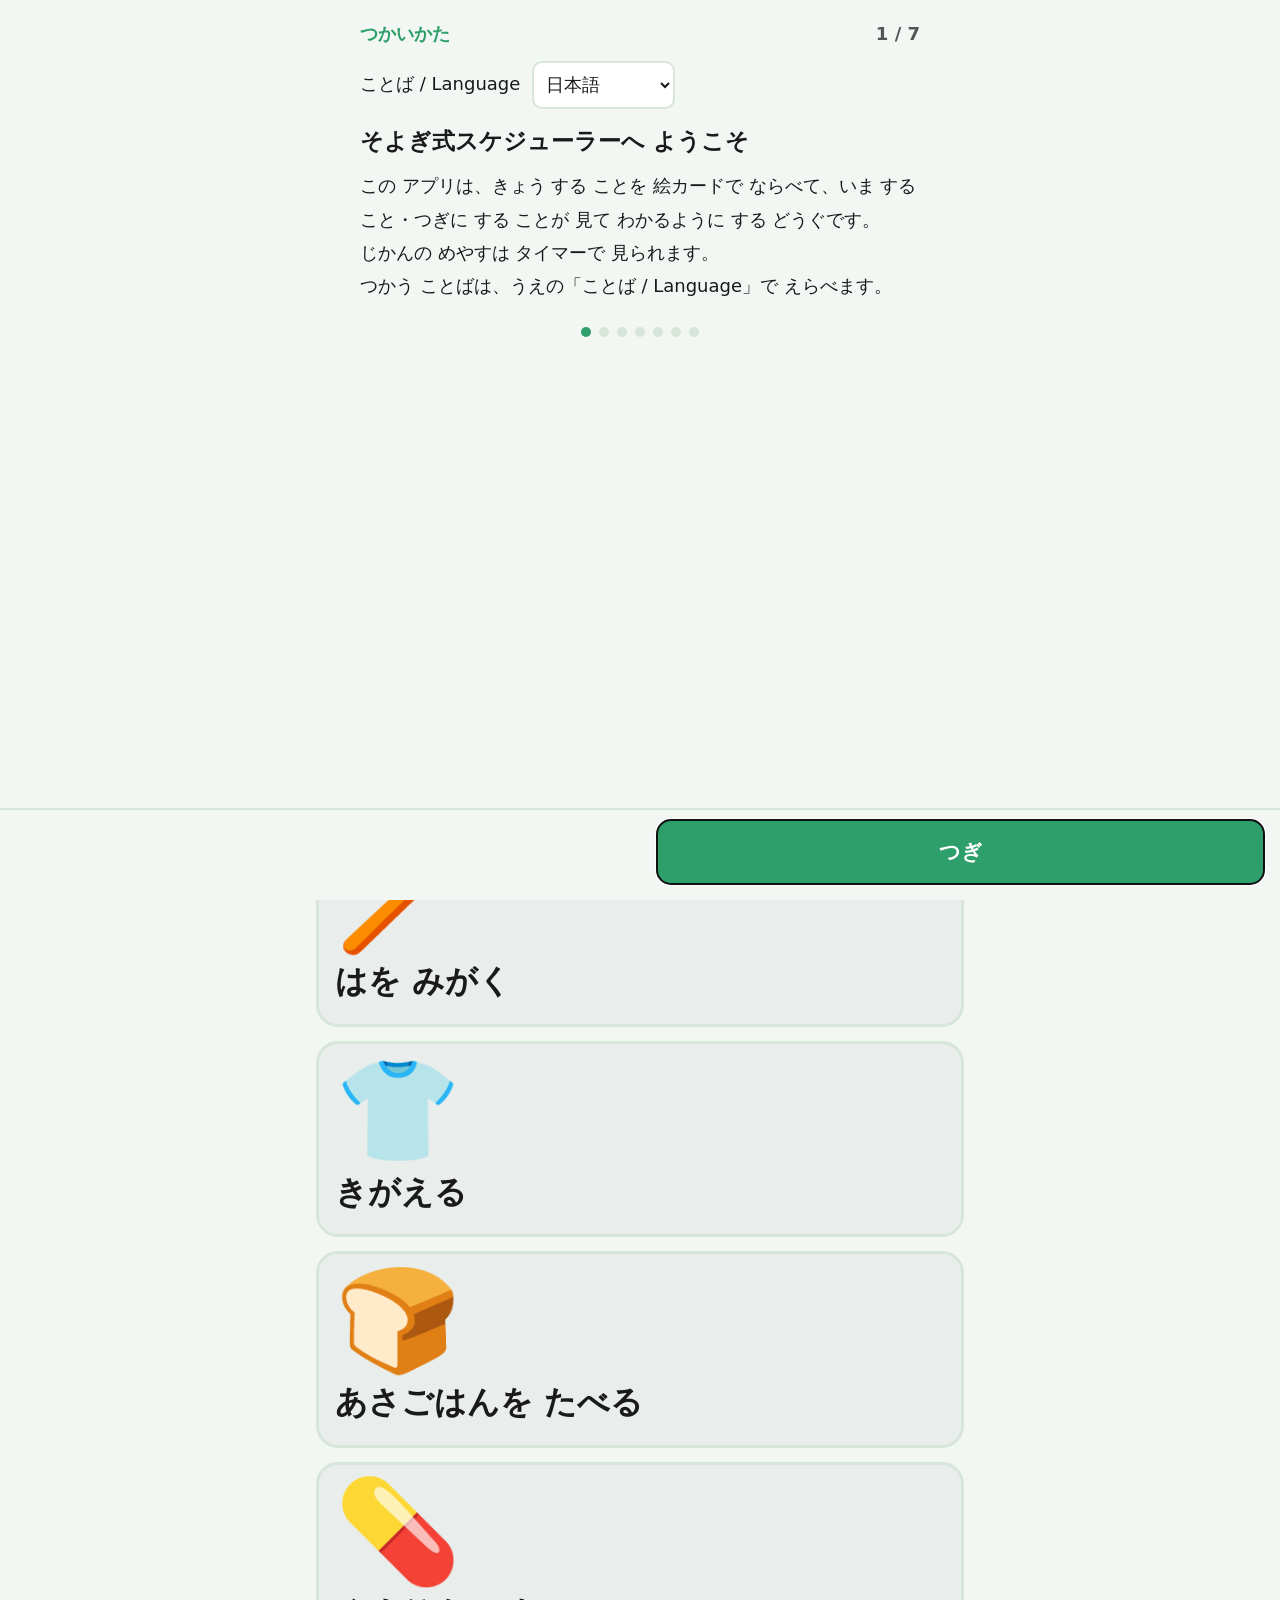
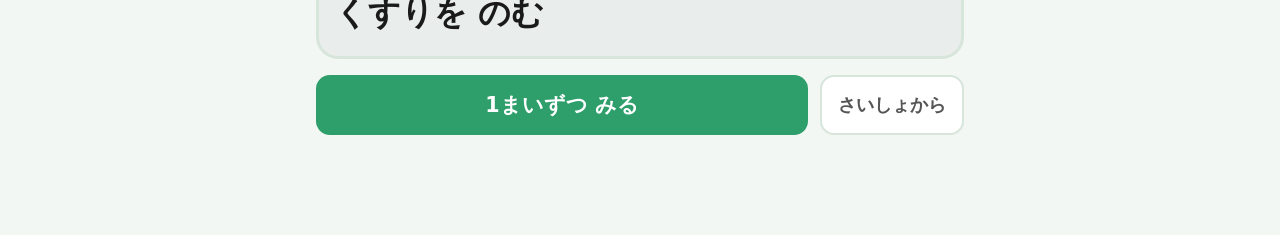
==== commit 0d448bfb: "v0.2.4: はじめての つかいかた(初回の案内・7ページ・12言語・Play版と同じ app.js / i18n.js / style.css) - 初回に 7ページの案内(さいごの「はじめる」で" ====
--- a/index.html
+++ b/index.html
@@ -161,6 +161,9 @@
     </div>
     <input id="bk-file" type="file" accept="application/json,.json" class="hidden">
 
+    <!-- はじめての つかいかた を もう一度 見る(2026-09-30) -->
+    <div class="set-row" id="set-guide-row"><span id="lbl-guide">つかいかた</span><button id="btn-guide" class="set-btn">もういちど みる</button></div>
+
     <p class="credit"><a id="link-privacy" href="privacy.html">プライバシーポリシー</a></p>
     <p class="credit"><a id="about-credit" href="https://soudansoyogi.com/" target="_blank" rel="noopener">アプリ開発：介護と支援の相談どころ そよぎ</a></p>
     <p id="about-ver" class="credit"></p>
--- a/style.css
+++ b/style.css
@@ -470,3 +470,35 @@
 .crop-actions{ display:flex; gap:12px; width:min(82vw,320px); }
 .crop-actions .wide-btn{ flex:2; }
 .crop-actions .ghost-btn{ flex:1; }
+
+/* ======== はじめての つかいかた(app.js openGuide・2026-09-30) ========
+   初回に出す案内。画面ぜんたい(ヘッダーと下タブの上)に重ねる。しゅうちゅう(50)・トリミング(70)より上。
+   ボタンは下に固定した帯(地の色つき=長いページでも本文が透けない)。本文の下は app.js が 帯の実寸+24px 空ける(ここは その前の下限)。
+   文字は em なので もじの大きさ(body.fs0〜2)に合わせる。いろ(テーマ)も そのまま */
+.guide-ov{
+  position:fixed; inset:0; z-index:75; background:var(--bg); color:var(--ink); overflow-y:auto;
+  padding:calc(20px + env(safe-area-inset-top)) max(16px, env(safe-area-inset-right))
+          calc(150px + env(safe-area-inset-bottom)) max(16px, env(safe-area-inset-left));
+}
+.guide-box{ width:100%; max-width:560px; margin:0 auto; }
+.guide-top{ display:flex; justify-content:space-between; align-items:baseline; gap:12px; }
+.guide-title{ margin:0; font-weight:800; color:var(--brand); }
+.guide-step{ margin:0; color:var(--sub); font-weight:700; white-space:nowrap; unicode-bidi:isolate; }   /* 向きは app.js が dir=ltr にする(ar で「7 / 1」にしない) */
+.guide-lang{ display:flex; align-items:center; flex-wrap:wrap; gap:8px 12px; margin:12px 0 0; }
+.guide-lang select{
+  min-height:48px; max-width:100%; font-size:1em; font-family:inherit;
+  border:2px solid var(--line); border-radius:10px; background:var(--card); color:var(--ink); padding:2px 8px;
+}
+.guide-h{ font-size:1.25em; line-height:1.45; margin:16px 0 12px; word-break:keep-all; overflow-wrap:anywhere; }
+.guide-p{ font-size:1em; line-height:1.85; margin:0; white-space:pre-line; word-break:keep-all; overflow-wrap:anywhere; }
+/* 中国語は 分かち書きで ないので ふつうに 折り返す(keep-all だと 句読点でしか 折れず、はみ出す所で「。」が 行の頭に のこる) */
+html[lang="zh"] .guide-h, html[lang="zh"] .guide-p{ word-break:normal; }
+.guide-dots{ display:flex; justify-content:center; flex-wrap:wrap; gap:8px; margin:24px 0 0; }
+.guide-dot{ width:10px; height:10px; border-radius:50%; background:var(--line); }
+.guide-dot.on{ background:var(--brand); }
+.guide-row{
+  position:fixed; z-index:76; left:0; right:0; bottom:0; display:flex; gap:10px;
+  padding:10px max(16px, env(safe-area-inset-right)) calc(16px + env(safe-area-inset-bottom)) max(16px, env(safe-area-inset-left));
+  background:var(--bg); border-top:2px solid var(--line);
+}
+.guide-row .ghost-btn, .guide-row .wide-btn{ flex:1 1 0; min-width:0; min-height:64px; overflow-wrap:anywhere; }
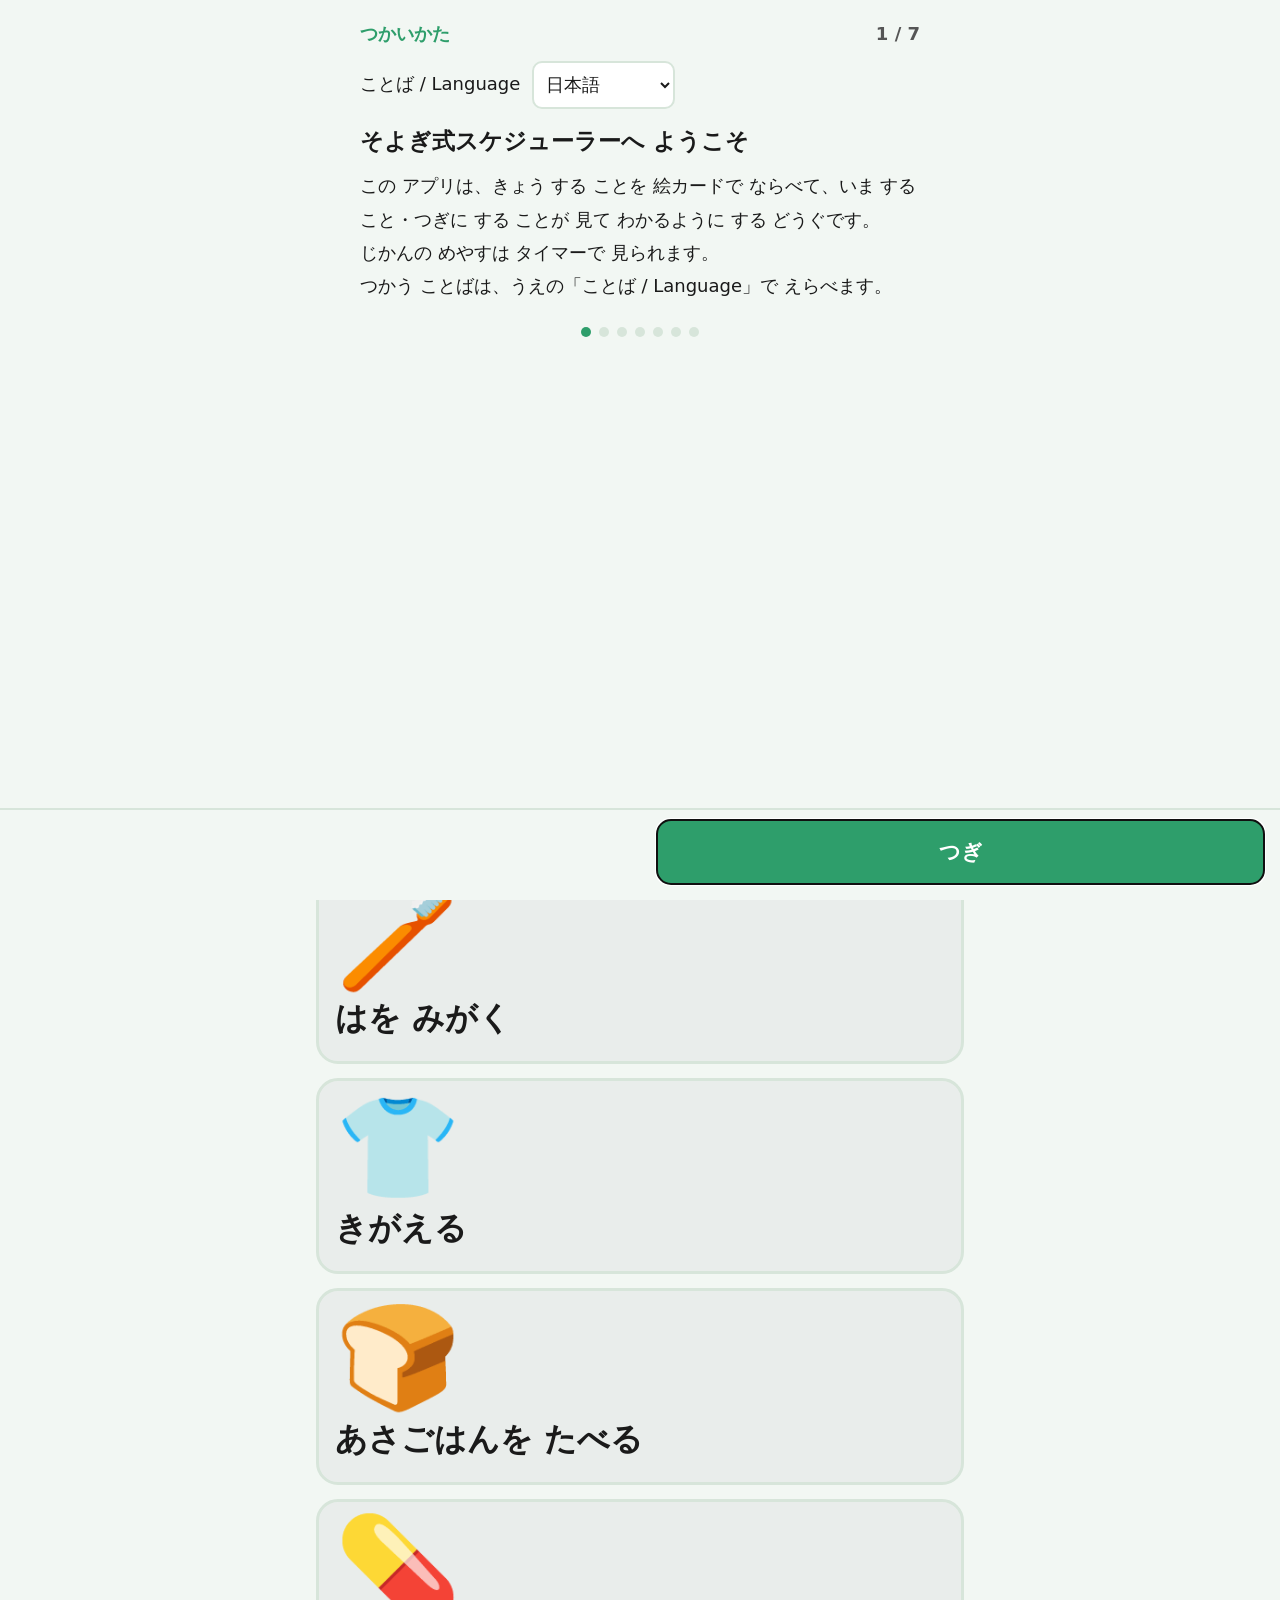
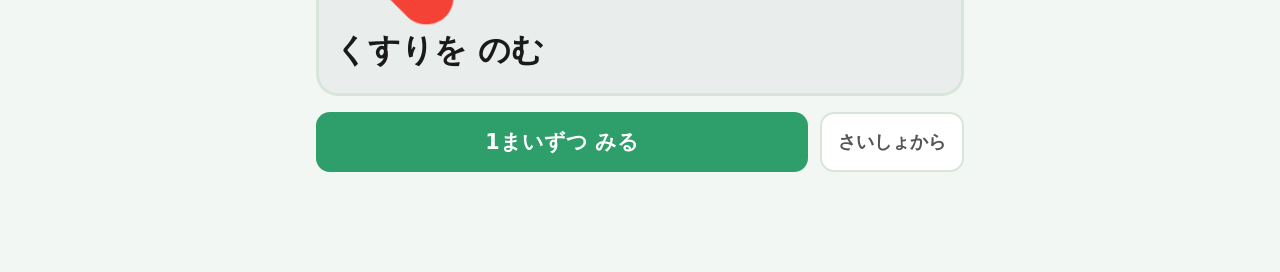
==== commit 0a8a8b23: "v0.2.9: タイマー中は画面をつけたまま・きょうの日付と曜日・ほぞんした よてい・バックアップを よみこむ前の確かめ・やりかたの読み上げ用の言葉・右から左の言語の左右固定を直す(Play版と同じ " ====
--- a/index.html
+++ b/index.html
@@ -54,6 +54,7 @@
       <h2 id="today-title" class="scr-title">きょうの よてい</h2>
       <span id="today-remain" class="remain-badge"></span>
     </div>
+    <div id="today-date" class="today-date hidden"></div>
     <div id="today-list"></div>
     <div class="today-actions">
       <button id="btn-focus" class="wide-btn">1まいずつ みる</button>
@@ -127,6 +128,16 @@
     </div>
     <div id="plan-list"></div>
 
+    <div class="make-saved">
+      <h2 id="saved-head" class="sec-h">ほぞんした よてい</h2>
+      <p id="saved-hint" class="hint">いまの よていに なまえを つけて ほぞんできます。ようびごとの よていを つくっておくと、うえの「テンプレート」の ところや ここから えらべます。</p>
+      <div class="saved-add">
+        <input id="saved-name" type="text" maxlength="20">
+        <button id="btn-saved-save" class="set-btn">いまの よていを ほぞん</button>
+      </div>
+      <div id="saved-list"></div>
+    </div>
+
     <button id="btn-lock-make" class="wide-btn make-lock">🔒 本人使用モードに もどす</button>
   </section>
 
@@ -142,6 +153,7 @@
     <div class="set-row"><span id="lbl-cardsize">カードの大きさ</span><button id="btn-cardsize" class="set-btn"></button></div>
     <div class="set-row"><span id="lbl-showtext">カードの文字</span><button id="btn-showtext" class="set-btn"></button></div>
     <div class="set-row"><span id="lbl-showcount">あと なんこ の ひょうじ</span><button id="btn-showcount" class="set-btn"></button></div>
+    <div class="set-row"><span id="lbl-showdate">きょうの ひづけ の ひょうじ</span><button id="btn-showdate" class="set-btn"></button></div>
     <div class="set-row"><span id="lbl-fade">カードが消える</span><button id="btn-fade" class="set-btn"></button></div>
     <div class="set-row"><span id="lbl-slide">つぎが上がる</span><button id="btn-slide" class="set-btn"></button></div>
     <div class="set-row"><span id="lbl-theme">いろ</span><button id="btn-theme" class="set-btn"></button></div>
@@ -152,6 +164,7 @@
     <h2 id="set-h-show" class="sec-h">タイマーの せってい</h2>
     <div class="set-row"><span id="lbl-timer">タイマーの みせかた</span><button id="btn-timer" class="set-btn"></button></div>
     <div class="set-row"><span id="lbl-vol">おとの おおきさ</span><button id="btn-vol" class="set-btn"></button></div>
+    <div class="set-row"><span id="lbl-timerawake">タイマーの あいだは がめんを つけたまま</span><button id="btn-timerawake" class="set-btn"></button></div>
 
     <h2 id="set-h-backup" class="sec-h">きしゅへんこう(バックアップ)</h2>
     <p id="bk-hint" class="hint">あたらしい スマホに うつるときは、「かきだす」で ファイルを ほぞんして、あたらしい スマホで「よみこむ」を おしてください。</p>
@@ -253,7 +266,7 @@
   <button id="tab-set" class="tab">せってい</button>
 </nav>
 
-<div id="toast" class="toast"></div>
+<div id="toast" class="toast" role="status" aria-live="polite"></div>
 
 <script src="audio.js"></script>
 <script src="tap.js"></script>
@@ -263,10 +276,13 @@
 <script src="app.js"></script>
 <!-- Farcaster Mini App SDK・読み込み完了を通知しスプラッシュを閉じる（Farcaster外では無害にスキップ）🔴web側専用 -->
 <script type="module">
-  try {
-    const { sdk } = await import("https://esm.sh/@farcaster/miniapp-sdk");
-    await sdk.actions.ready();
-  } catch (e) { /* Farcaster外では何もしない */ }
+  /* Farcaster の中(iframe / アプリの WebView)で開いたときだけ SDK を読む。ふつうのブラウザ・PWA では外へつながない */
+  if ((window.self !== window.top) || window.ReactNativeWebView) {
+    try {
+      const { sdk } = await import("https://esm.sh/@farcaster/miniapp-sdk");
+      await sdk.actions.ready();
+    } catch (e) { /* Farcaster外では何もしない */ }
+  }
 </script>
 </body>
 </html>
--- a/style.css
+++ b/style.css
@@ -70,7 +70,7 @@
 /* 施錠中だけ鍵の横に出す案内(初見で作成/設定に辿り着けず積むのを防ぐ) */
 .hd-lock-hint{
   font-size:.58em; font-weight:700; line-height:1.15; color:#fff;
-  max-width:6.5em; text-align:right; white-space:normal;
+  max-width:6.5em; text-align:end; white-space:normal;
 }
 .hd-lock-hint.hidden{ display:none; }
 #lang-wrap{ display:flex; align-items:center; gap:4px; flex-shrink:0; }
@@ -104,6 +104,9 @@
   padding:6px 14px; border-radius:999px; font-size:1.05em; white-space:nowrap;
 }
 .remain-badge.hidden{ display:none; }
+/* きょうの 日付と曜日(いま何日かが つかみにくい人の見通し支援・せっていで消せる) */
+.today-date{ color:var(--sub); font-weight:700; font-size:1em; margin:-4px 0 12px; }
+.today-date.hidden{ display:none; }
 
 /* gapではなくmargin-bottomで間隔を作る(完了時に高さ+余白をつぶして下が上がるアニメを効かせるため) */
 #today-list{ display:flex; flex-direction:column; }
@@ -120,7 +123,7 @@
 .sched-card.sc-now{ background:var(--card-now); }
 .sc-main{
   flex:1; min-width:0;
-  display:flex; flex-direction:column; align-items:flex-start; gap:6px; text-align:left;
+  display:flex; flex-direction:column; align-items:flex-start; gap:6px; text-align:start;
 }
 .sc-emoji{ line-height:1; }
 .sc-text{ font-weight:800; overflow-wrap:anywhere; }
@@ -155,6 +158,14 @@
 body.cs1 .sct-n{ font-size:1.75em; }
 body.cs2 .sct-n{ font-size:2.05em; }
 .sc-timer.sct-alarm{ animation:tmblink .8s ease-in-out infinite; }
+/* すうじ(せっていの「タイマーの みせかた」・2026-10-30): 円グラフの かわりに 残りを 分:秒 で */
+.sc-timer.sct-digital{ border-radius:16px; background:var(--card-now); border:3px solid #34b27b; }
+.sct-digital .sct-inner{ width:100%; height:100%; border-radius:14px; background:transparent; }
+.sct-digital .sct-n{ font-variant-numeric:tabular-nums; letter-spacing:-.02em; }
+body.cs0 .sct-digital .sct-n{ font-size:1.15em; }
+body.cs1 .sct-digital .sct-n{ font-size:1.4em; }
+body.cs2 .sct-digital .sct-n{ font-size:1.6em; }
+.sched-card:focus-visible, .sc-timer:focus-visible{ outline:3px solid var(--ink); outline-offset:3px; }
 
 .today-empty{
   background:var(--card); border:1.5px solid var(--brand); border-radius:12px;
@@ -327,6 +338,26 @@
 }
 .make-plan-tools .ghost-btn{ min-height:44px; }
 
+/* ほぞんした よてい(曜日ごとの予定など) */
+.make-saved{ margin-top:18px; }
+.saved-add{ display:flex; gap:8px; align-items:center; flex-wrap:wrap; }
+.saved-add #saved-name{
+  flex:1 1 9em; min-width:0; min-height:48px; font-size:1em; font-family:inherit; padding:8px 10px;
+  border:2px solid var(--line); border-radius:10px; background:var(--card); color:var(--ink);
+}
+.saved-add .set-btn{ min-width:auto; flex:0 1 auto; padding:0 16px; }
+#saved-list{ display:flex; flex-direction:column; gap:8px; margin-top:10px; }
+.saved-row{
+  display:flex; align-items:center; gap:8px; flex-wrap:wrap;
+  background:var(--card); border:2px solid var(--line); border-radius:12px; padding:8px 10px;
+}
+.saved-text{ flex:1 1 8em; min-width:0; display:flex; flex-direction:column; gap:2px; }
+.saved-name{ font-weight:800; overflow-wrap:anywhere; }
+.saved-n{ color:var(--sub); font-size:.9em; font-weight:700; }
+.saved-row .set-btn{ min-width:0; padding:0 16px; min-height:44px; }
+.saved-row .ghost-btn{ min-height:44px; }
+.saved-del.armed{ border-color:var(--accent); color:var(--accent); }
+
 #plan-list{ display:flex; flex-direction:column; gap:8px; margin-top:8px; }
 .plan-row{
   display:flex; align-items:center; gap:8px;
@@ -416,7 +447,7 @@
 .focus-digital{ font-size:1.8em; font-weight:800; font-variant-numeric:tabular-nums; }
 .focus-next{ color:var(--sub); font-size:1em; }
 .focus-next.hidden{ display:none; }
-.focus-next-label{ font-weight:700; margin-right:8px; }
+.focus-next-label{ font-weight:700; margin-inline-end:8px; }
 .focus-next-card{ font-weight:700; }
 .focus-alldone{
   flex:1; display:flex; align-items:center; justify-content:center;
@@ -447,6 +478,41 @@
   opacity:0; transition:opacity .25s; pointer-events:none; z-index:60; max-width:88%;
 }
 .toast.show{ opacity:1; }
+
+/* 「おわった」の もどす(app.js showUndo・2026-10-30)。消えたカードを数秒だけ戻せる。押しやすい大きさ(高さ64px以上)。
+   トースト(押せない)より上に出す */
+.undo-bar{
+  position:fixed; left:50%; transform:translateX(-50%); z-index:62;
+  bottom:max(calc(96px + env(safe-area-inset-bottom)), calc(var(--tabbar-h) + 12px));
+  width:min(92vw,460px); display:flex; align-items:center; gap:12px;
+  background:#333; color:#fff; border-radius:22px; padding:10px 10px 10px 20px;
+  box-shadow:0 4px 16px rgba(0,0,0,.3);
+}
+.undo-msg{ flex:1 1 auto; min-width:0; font-weight:800; font-size:1.05em; overflow-wrap:anywhere; }
+.undo-btn{
+  flex:0 0 auto; min-width:128px; min-height:64px; padding:0 22px;
+  font-family:inherit; font-size:1.2em; font-weight:800;
+  border:none; border-radius:16px; background:#fff; color:#222;
+}
+
+/* よていを消す・置き換える前の確かめ(app.js askReplacePlan・2026-10-30)。ガイド(75/76)より上 */
+.ask-ov{
+  position:fixed; inset:0; z-index:80; background:rgba(0,0,0,.5);
+  display:flex; align-items:center; justify-content:center;
+  padding:max(16px, env(safe-area-inset-top)) max(16px, env(safe-area-inset-right)) max(16px, env(safe-area-inset-bottom)) max(16px, env(safe-area-inset-left));
+}
+.ask-box{
+  width:100%; max-width:420px; background:var(--bg); color:var(--ink);
+  border:3px solid var(--line); border-radius:22px; padding:22px 18px 18px;
+}
+.ask-msg{ margin:0 0 18px; font-size:1.15em; font-weight:800; line-height:1.6; text-align:center; overflow-wrap:anywhere; }
+.ask-row{ display:flex; gap:12px; }
+.ask-btn{
+  flex:1 1 0; min-width:0; min-height:64px; padding:0 8px; overflow-wrap:anywhere;
+  font-family:inherit; font-size:1.15em; font-weight:800; border-radius:16px;
+}
+.ask-no{ border:3px solid var(--line); background:var(--card); color:var(--ink); }
+.ask-yes{ border:3px solid var(--brand); background:var(--brand); color:#fff; }
 
 /* ======== しゃしんの トリミング(全画面) ======== */
 .crop-overlay{ position:fixed; inset:0; background:var(--bg); z-index:70; overflow-y:auto; }
